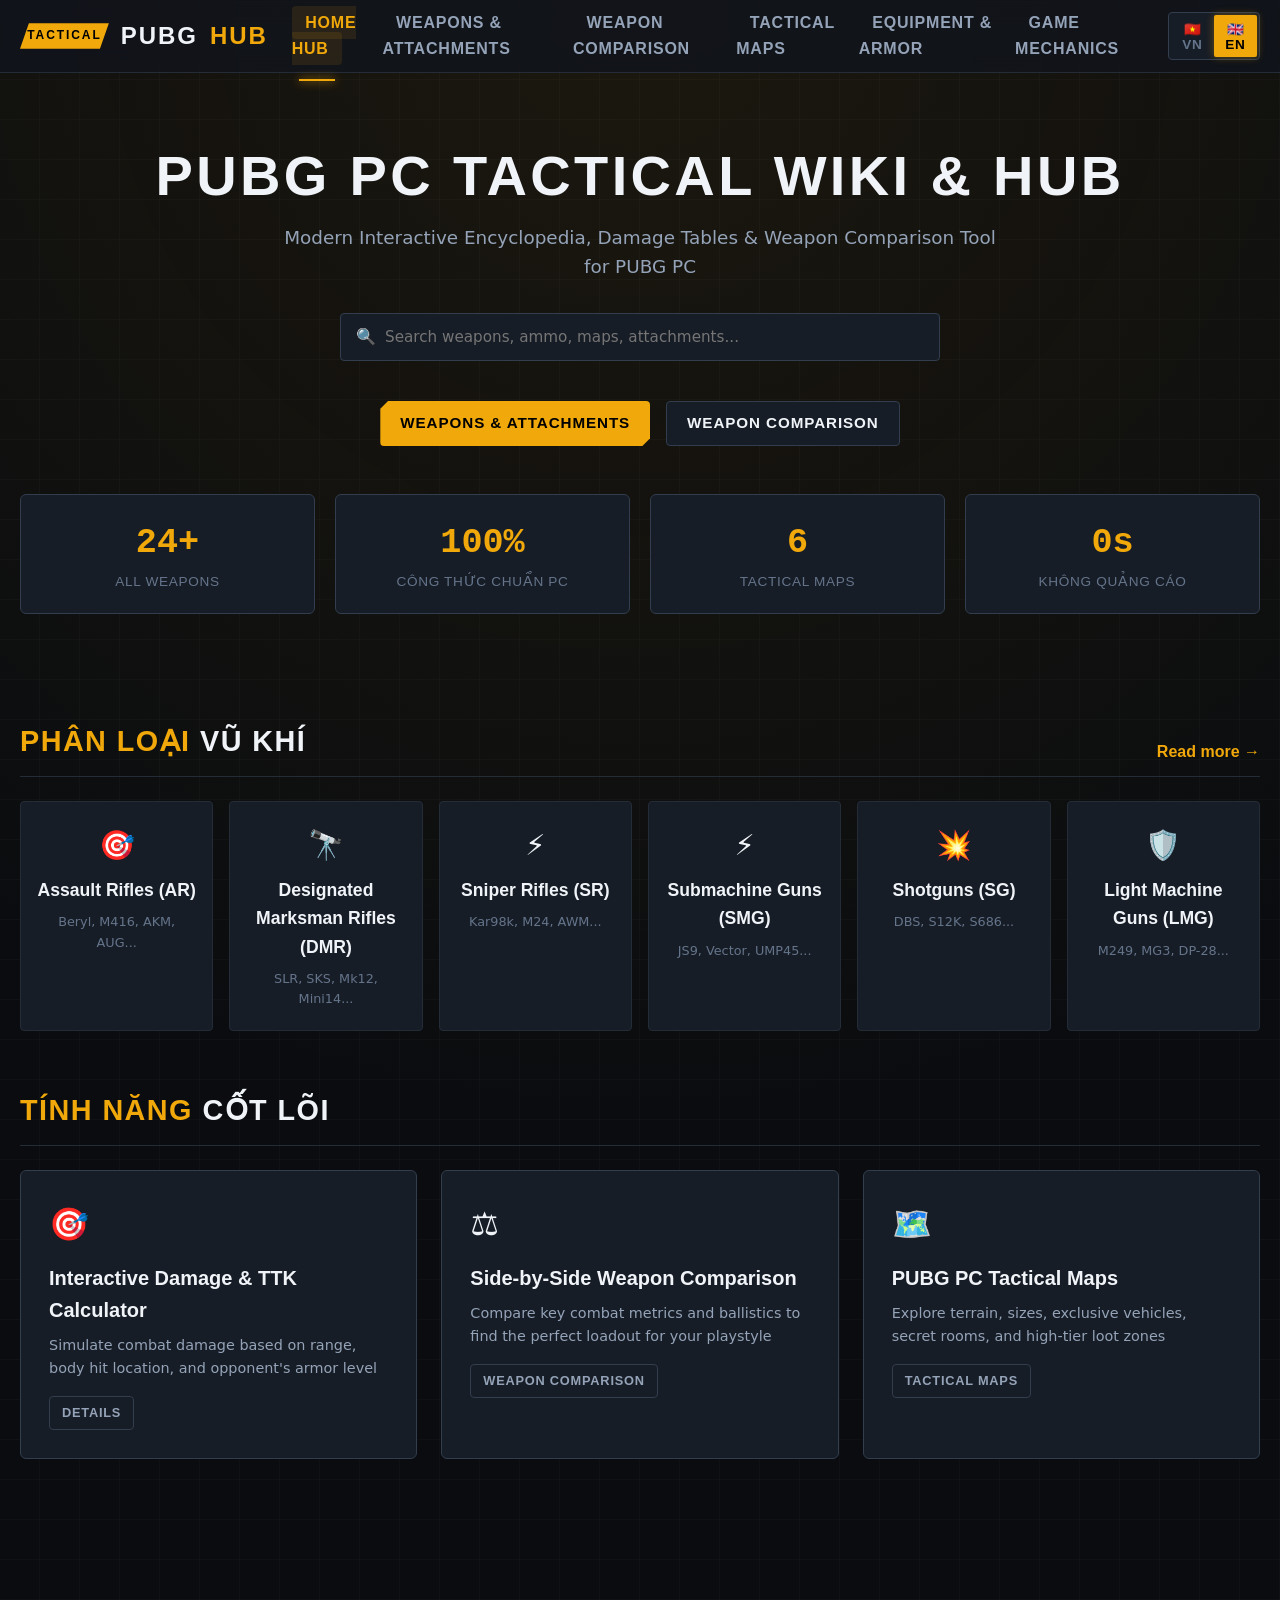
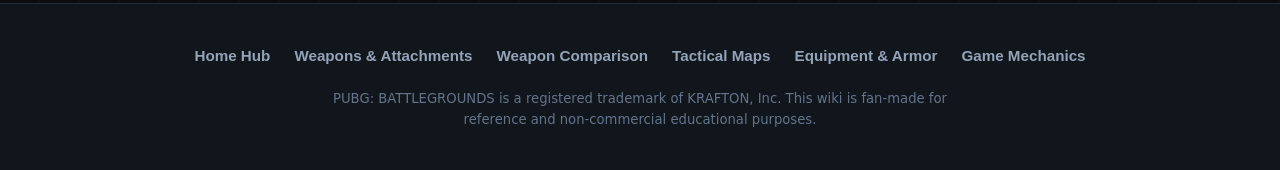
==== index.html @ 8c7a75e5 "perf: eliminate CSS @import waterfall, add font preconnect, parallel fetch, search debounce, and CLS" ====
<!DOCTYPE html>
<html lang="vi">
<head>
  <meta charset="UTF-8" />
  <meta name="viewport" content="width=device-width, initial-scale=1.0" />
  <title>PUBG PC Tactical Wiki & Hub</title>
  <meta name="description" content="Bách khoa toàn thư tương tác, bảng tính sát thương & TTK qua từng cấp giáp, công cụ so sánh súng chuẩn PUBG PC." />
  <meta name="keywords" content="PUBG PC wiki, PUBG vũ khí, bảng sát thương PUBG, PUBG TTK calculator, so sánh súng PUBG, thông số súng PUBG PC, PUBG ballistics, PUBG maps" />
  <meta name="author" content="methanol-dev" />
  <meta name="robots" content="index, follow" />
  <link rel="canonical" href="https://methanol-dev.github.io/pubg-pc-wiki/" />
  <link rel="icon" type="image/svg+xml" href="assets/favicon.svg" />

  <!-- Open Graph / Facebook -->
  <meta property="og:type" content="website" />
  <meta property="og:url" content="https://methanol-dev.github.io/pubg-pc-wiki/" />
  <meta property="og:title" content="PUBG PC Tactical Wiki & Interactive Hub" />
  <meta property="og:description" content="Bách khoa toàn thư tương tác, bảng tính sát thương & TTK qua từng cấp giáp, công cụ so sánh súng chuẩn PUBG PC." />
  <meta property="og:site_name" content="PUBG PC Tactical Wiki" />
  <meta property="og:locale" content="vi_VN" />
  <meta property="og:locale:alternate" content="en_US" />

  <!-- Twitter Card -->
  <meta name="twitter:card" content="summary_large_image" />
  <meta name="twitter:title" content="PUBG PC Tactical Wiki & Interactive Hub" />
  <meta name="twitter:description" content="Bách khoa toàn thư tương tác, bảng tính sát thương & TTK qua từng cấp giáp, công cụ so sánh súng chuẩn PUBG PC." />

  <!-- Schema.org JSON-LD for AI Search (GEO) -->
  <script type="application/ld+json">
  {
    "@context": "https://schema.org",
    "@graph": [
      {
        "@type": "WebSite",
        "@id": "https://methanol-dev.github.io/pubg-pc-wiki/#website",
        "url": "https://methanol-dev.github.io/pubg-pc-wiki/",
        "name": "PUBG PC Tactical Wiki & Interactive Hub",
        "description": "Modern Interactive Encyclopedia, Damage Tables & Weapon Comparison Tool for PUBG PC",
        "inLanguage": ["vi", "en"],
        "potentialAction": {
          "@type": "SearchAction",
          "target": "https://methanol-dev.github.io/pubg-pc-wiki/weapons.html?q={search_term_string}",
          "query-input": "required name=search_term_string"
        }
      },
      {
        "@type": "VideoGame",
        "name": "PUBG: BATTLEGROUNDS (PC)",
        "genre": ["Battle Royale", "Tactical Shooter"],
        "gamePlatform": "PC",
        "publisher": {
          "@type": "Organization",
          "name": "KRAFTON, Inc."
        }
      }
    ]
  }
  </script>

  <meta http-equiv="Content-Security-Policy" content="default-src 'self'; style-src 'self' 'unsafe-inline' https://fonts.googleapis.com; font-src 'self' https://fonts.gstatic.com data:; img-src 'self' data: https:; script-src 'self' 'unsafe-inline'; connect-src 'self'; object-src 'none'; base-uri 'self';" />
  <meta http-equiv="X-Content-Type-Options" content="nosniff" />
  <meta name="referrer" content="strict-origin-when-cross-origin" />
  <link rel="preconnect" href="https://fonts.googleapis.com" />
  <link rel="preconnect" href="https://fonts.gstatic.com" crossorigin />
  <link href="https://fonts.googleapis.com/css2?family=Chakra+Petch:wght@500;600;700&family=Inter:wght@400;500;600;700&family=JetBrains+Mono:wght@500;700&family=Rajdhani:wght@500;600;700&display=swap" rel="stylesheet" />

  <link rel="prefetch" href="data/weapons.json" as="fetch" crossorigin="anonymous" />
  <link rel="prefetch" href="weapons.html" />

  <link rel="stylesheet" href="css/main.css" />
  <link rel="stylesheet" href="css/components.css" />
  <link rel="stylesheet" href="css/weapons.css" />
  <style>
    /* Home Hero & Feature Grid Styles */
    .hero-section {
      padding: 4.5rem 0 3.5rem;
      text-align: center;
      position: relative;
    }
    .hero-title {
      font-family: var(--font-display);
      font-size: 3.5rem;
      font-weight: 800;
      letter-spacing: 0.06em;
      text-transform: uppercase;
      line-height: 1.1;
      margin-bottom: 1rem;
    }
    .hero-title span {
      color: var(--pubg-gold);
      text-shadow: 0 0 20px var(--pubg-gold-glow);
    }
    .hero-subtitle {
      font-size: 1.15rem;
      color: var(--text-secondary);
      max-width: 720px;
      margin: 0 auto 2rem;
    }
    .hero-search-wrap {
      max-width: 600px;
      margin: 0 auto 2.5rem;
    }
    .hero-stats-row {
      display: grid;
      grid-template-columns: repeat(4, 1fr);
      gap: 1.25rem;
      margin: 3rem 0;
    }
    @media (max-width: 768px) {
      .hero-title { font-size: 2.2rem; }
      .hero-stats-row { grid-template-columns: repeat(2, 1fr); }
    }
    .hero-stat-card {
      background: var(--bg-surface);
      border: 1px solid var(--border-tactical);
      border-radius: var(--radius-md);
      padding: 1.25rem;
      text-align: center;
    }
    .hero-stat-num {
      font-family: var(--font-mono);
      font-size: 2.2rem;
      font-weight: 700;
      color: var(--pubg-gold);
    }
    .hero-stat-label {
      font-family: var(--font-display);
      font-size: 0.85rem;
      text-transform: uppercase;
      color: var(--text-muted);
      letter-spacing: 0.05em;
    }
    .section-title-wrap {
      display: flex;
      justify-content: space-between;
      align-items: flex-end;
      margin-bottom: 1.5rem;
      border-bottom: 1px solid var(--border-subtle);
      padding-bottom: 0.75rem;
    }
    .section-title {
      font-family: var(--font-display);
      font-size: 1.8rem;
      font-weight: 700;
      text-transform: uppercase;
      letter-spacing: 0.05em;
      color: var(--text-primary);
    }
    .section-title span {
      color: var(--pubg-gold);
    }
    .cat-quick-grid {
      display: grid;
      grid-template-columns: repeat(auto-fit, minmax(180px, 1fr));
      gap: 1rem;
      margin-bottom: 3.5rem;
    }
    .cat-quick-card {
      background: var(--bg-surface);
      border: 1px solid var(--border-subtle);
      border-radius: var(--radius-sm);
      padding: 1.25rem 1rem;
      text-align: center;
      transition: var(--transition-fast);
      display: flex;
      flex-direction: column;
      align-items: center;
      gap: 0.5rem;
    }
    .cat-quick-card:hover {
      border-color: var(--pubg-gold);
      background: var(--bg-surface-elevated);
      transform: translateY(-3px);
      box-shadow: 0 8px 16px rgba(0, 0, 0, 0.4);
    }
    .cat-quick-name {
      font-family: var(--font-display);
      font-weight: 700;
      font-size: 1.1rem;
      color: var(--text-primary);
    }
    .features-grid {
      display: grid;
      grid-template-columns: repeat(auto-fit, minmax(280px, 1fr));
      gap: 1.5rem;
      margin-bottom: 4rem;
    }
    .feature-card {
      background: var(--bg-surface);
      border: 1px solid var(--border-tactical);
      border-radius: var(--radius-md);
      padding: 1.75rem;
      transition: var(--transition-fast);
    }
    .feature-card:hover {
      border-color: var(--border-gold);
      transform: translateY(-3px);
    }
    .feature-icon {
      font-size: 2rem;
      margin-bottom: 0.75rem;
    }
    .feature-name {
      font-family: var(--font-display);
      font-size: 1.25rem;
      font-weight: 700;
      color: var(--text-primary);
      margin-bottom: 0.5rem;
    }
    .feature-desc {
      font-size: 0.9rem;
      color: var(--text-secondary);
      line-height: 1.6;
    }
  </style>
</head>
<body>
  <!-- Header -->
  <header class="tactical-header">
    <div class="container header-inner">
      <a href="index.html" class="brand-logo">
        <span class="brand-badge">TACTICAL</span>
        PUBG <span class="brand-accent">HUB</span>
      </a>

      <nav>
        <ul class="nav-menu">
          <li><a href="index.html" class="nav-link active" data-i18n="nav.home">Trang Chủ</a></li>
          <li><a href="weapons.html" class="nav-link" data-i18n="nav.weapons">Vũ Khí</a></li>
          <li><a href="compare.html" class="nav-link" data-i18n="nav.compare">So Sánh</a></li>
          <li><a href="maps.html" class="nav-link" data-i18n="nav.maps">Bản Đồ</a></li>
          <li><a href="equipment.html" class="nav-link" data-i18n="nav.equipment">Trang Bị</a></li>
          <li><a href="mechanics.html" class="nav-link" data-i18n="nav.mechanics">Cơ Chế</a></li>
        </ul>
      </nav>

      <div class="header-actions">
        <!-- Language Switcher -->
        <div class="lang-switcher">
          <button class="lang-btn active" data-lang="vi" title="Tiếng Việt">
            🇻🇳 VN
          </button>
          <button class="lang-btn" data-lang="en" title="English">
            🇬🇧 EN
          </button>
        </div>

        <!-- Mobile Toggle -->
        <button class="mobile-toggle" id="mobileMenuToggle" aria-label="Menu">
          <span></span>
          <span></span>
          <span></span>
        </button>
      </div>
    </div>
  </header>

  <!-- Mobile Drawer -->
  <div class="mobile-drawer" id="mobileDrawer">
    <a href="index.html" class="nav-link active" data-i18n="nav.home">Trang Chủ</a>
    <a href="weapons.html" class="nav-link" data-i18n="nav.weapons">Vũ Khí & Phụ Kiện</a>
    <a href="compare.html" class="nav-link" data-i18n="nav.compare">So Sánh Vũ Khí</a>
    <a href="maps.html" class="nav-link" data-i18n="nav.maps">Bản Đồ Chiến Thuật</a>
    <a href="equipment.html" class="nav-link" data-i18n="nav.equipment">Trang Bị & Giáp</a>
    <a href="mechanics.html" class="nav-link" data-i18n="nav.mechanics">Cơ Chế Game</a>
  </div>

  <!-- Main Content -->
  <main class="container">
    <!-- Hero Section -->
    <section class="hero-section">
      <h1 class="hero-title" data-i18n="site.title">
        PUBG PC <span>TACTICAL WIKI</span>
      </h1>
      <p class="hero-subtitle" data-i18n="site.tagline">
        Bách khoa toàn thư tương tác, bảng sát thương & công cụ so sánh vũ khí chuẩn PUBG PC
      </p>

      <div class="hero-search-wrap">
        <form action="weapons.html" method="GET" class="search-box-wrap">
          <span class="search-icon">🔍</span>
          <input 
            type="text" 
            name="q" 
            id="globalSearchInput"
            class="search-input" 
            data-i18n-placeholder="common.search_placeholder" 
            placeholder="Tìm kiếm súng, đạn, bản đồ, phụ kiện..." 
          />
        </form>
      </div>

      <div style="display: flex; gap: 1rem; justify-content: center;">
        <a href="weapons.html" class="btn btn-primary" data-i18n="nav.weapons">
          ⚔️ Tra Cứu Vũ Khí
        </a>
        <a href="compare.html" class="btn btn-secondary" data-i18n="nav.compare">
          ⚖️ So Sánh Súng
        </a>
      </div>

      <!-- Quick Numbers -->
      <div class="hero-stats-row">
        <div class="hero-stat-card">
          <div class="hero-stat-num">24+</div>
          <div class="hero-stat-label" data-i18n="categories.all">Vũ khí chi tiết</div>
        </div>
        <div class="hero-stat-card">
          <div class="hero-stat-num">100%</div>
          <div class="hero-stat-label">Công thức chuẩn PC</div>
        </div>
        <div class="hero-stat-card">
          <div class="hero-stat-num">6</div>
          <div class="hero-stat-label" data-i18n="nav.maps">Bản đồ chiến thuật</div>
        </div>
        <div class="hero-stat-card">
          <div class="hero-stat-num">0s</div>
          <div class="hero-stat-label">Không quảng cáo</div>
        </div>
      </div>
    </section>

    <!-- Quick Weapon Classes -->
    <section>
      <div class="section-title-wrap">
        <h2 class="section-title">
          <span>PHÂN LOẠI</span> VŨ KHÍ
        </h2>
        <a href="weapons.html" style="color: var(--pubg-gold); font-family: var(--font-display); font-weight: 700;">
          <span data-i18n="common.read_more">Xem tất cả</span> &rarr;
        </a>
      </div>

      <div class="cat-quick-grid">
        <a href="weapons.html?cat=ar" class="cat-quick-card">
          <span style="font-size: 1.8rem;">🎯</span>
          <span class="cat-quick-name" data-i18n="categories.ar">Súng trường (AR)</span>
          <span style="font-size: 0.8rem; color: var(--text-muted);">Beryl, M416, AKM, AUG...</span>
        </a>
        <a href="weapons.html?cat=dmr" class="cat-quick-card">
          <span style="font-size: 1.8rem;">🔭</span>
          <span class="cat-quick-name" data-i18n="categories.dmr">Thiện xạ (DMR)</span>
          <span style="font-size: 0.8rem; color: var(--text-muted);">SLR, SKS, Mk12, Mini14...</span>
        </a>
        <a href="weapons.html?cat=sr" class="cat-quick-card">
          <span style="font-size: 1.8rem;">⚡</span>
          <span class="cat-quick-name" data-i18n="categories.sr">Bắn tỉa (SR)</span>
          <span style="font-size: 0.8rem; color: var(--text-muted);">Kar98k, M24, AWM...</span>
        </a>
        <a href="weapons.html?cat=smg" class="cat-quick-card">
          <span style="font-size: 1.8rem;">⚡</span>
          <span class="cat-quick-name" data-i18n="categories.smg">Tiểu liên (SMG)</span>
          <span style="font-size: 0.8rem; color: var(--text-muted);">JS9, Vector, UMP45...</span>
        </a>
        <a href="weapons.html?cat=sg" class="cat-quick-card">
          <span style="font-size: 1.8rem;">💥</span>
          <span class="cat-quick-name" data-i18n="categories.sg">Shotgun (SG)</span>
          <span style="font-size: 0.8rem; color: var(--text-muted);">DBS, S12K, S686...</span>
        </a>
        <a href="weapons.html?cat=lmg" class="cat-quick-card">
          <span style="font-size: 1.8rem;">🛡️</span>
          <span class="cat-quick-name" data-i18n="categories.lmg">Súng máy (LMG)</span>
          <span style="font-size: 0.8rem; color: var(--text-muted);">M249, MG3, DP-28...</span>
        </a>
      </div>
    </section>

    <!-- Key Interactive Features -->
    <section>
      <div class="section-title-wrap">
        <h2 class="section-title">
          <span>TÍNH NĂNG</span> CỐT LÕI
        </h2>
      </div>

      <div class="features-grid">
        <div class="feature-card">
          <div class="feature-icon">🎯</div>
          <h3 class="feature-name" data-i18n="calculator.title">Bảng tính TTK & Sát thương</h3>
          <p class="feature-desc" data-i18n="calculator.subtitle">
            Mô phỏng sát thương thực chiến theo cự ly, vị trí trúng đạn và cấp giáp đối thủ
          </p>
          <a href="weapons.html" class="btn btn-outline btn-sm" style="margin-top: 1rem;" data-i18n="common.details">
            Thử nghiệm ngay
          </a>
        </div>

        <div class="feature-card">
          <div class="feature-icon">⚖️</div>
          <h3 class="feature-name" data-i18n="compare.title">So sánh súng trực diện</h3>
          <p class="feature-desc" data-i18n="compare.subtitle">
            Đặt các khẩu súng lên bàn cân để chọn vũ khí tối ưu cho lối chơi của bạn
          </p>
          <a href="compare.html" class="btn btn-outline btn-sm" style="margin-top: 1rem;" data-i18n="nav.compare">
            Vào công cụ so sánh
          </a>
        </div>

        <div class="feature-card">
          <div class="feature-icon">🗺️</div>
          <h3 class="feature-name" data-i18n="maps_page.title">Bản đồ chiến thuật</h3>
          <p class="feature-desc" data-i18n="maps_page.subtitle">
            Khám phá địa hình, kích thước, cơ chế đặc trưng và vị trí chiến lược
          </p>
          <a href="maps.html" class="btn btn-outline btn-sm" style="margin-top: 1rem;" data-i18n="nav.maps">
            Xem bản đồ
          </a>
        </div>
      </div>
    </section>
  </main>

  <!-- Footer -->
  <footer class="tactical-footer">
    <div class="container footer-inner">
      <ul class="footer-links">
        <li><a href="index.html" data-i18n="nav.home">Trang Chủ</a></li>
        <li><a href="weapons.html" data-i18n="nav.weapons">Vũ Khí</a></li>
        <li><a href="compare.html" data-i18n="nav.compare">So Sánh</a></li>
        <li><a href="maps.html" data-i18n="nav.maps">Bản Đồ</a></li>
        <li><a href="equipment.html" data-i18n="nav.equipment">Trang Bị</a></li>
        <li><a href="mechanics.html" data-i18n="nav.mechanics">Cơ Chế</a></li>
      </ul>
      <p class="footer-disclaimer" data-i18n="site.footer_text">
        PUBG: BATTLEGROUNDS là thương hiệu đã đăng ký của KRAFTON, Inc. Trang web này được xây dựng bởi cộng đồng vì mục đích tham khảo và phi thương mại.
      </p>
    </div>
  </footer>

  <!-- Scripts -->
  <script src="js/i18n.js"></script>
  <script src="js/data-loader.js"></script>
  <script src="js/damage-calculator.js"></script>
  <script src="js/main.js"></script>
</body>
</html>
---- css/main.css ----
/* ==========================================================================
   PUBG PC TACTICAL WIKI - MAIN STYLESHEET
   Tactical Military Dark HUD Design System
   ========================================================================== */
/* Fonts are preconnected and loaded asynchronously in HTML head */

:root {
  /* Brand Tactical Colors */
  --pubg-gold: #f1a80a;
  --pubg-gold-hover: #ffbe26;
  --pubg-gold-glow: rgba(241, 168, 10, 0.35);
  --airdrop-red: #e03e3e;
  --airdrop-glow: rgba(224, 62, 62, 0.4);
  --bluezone-cyan: #00d2ff;
  --bluezone-glow: rgba(0, 210, 255, 0.3);

  /* Dark Theme Surfaces */
  --bg-primary: #0a0c0f;
  --bg-secondary: #11151c;
  --bg-surface: #171d26;
  --bg-surface-elevated: #1f2733;
  --bg-glass: rgba(17, 21, 28, 0.85);

  /* Borders & Dividers */
  --border-subtle: #242c38;
  --border-tactical: #323d4e;
  --border-gold: rgba(241, 168, 10, 0.6);

  /* Text & Typography */
  --text-primary: #f0f4f8;
  --text-secondary: #94a3b8;
  --text-muted: #64748b;
  --text-gold: #f1a80a;

  /* Ammo Colors */
  --ammo-556: #38b000;
  --ammo-762: #ea580c;
  --ammo-9mm: #eab308;
  --ammo-45acp: #0284c7;
  --ammo-12g: #dc2626;
  --ammo-300m: #9333ea;

  /* Fonts */
  --font-display: 'Rajdhani', 'Chakra Petch', sans-serif;
  --font-body: 'Inter', system-ui, -apple-system, sans-serif;
  --font-mono: 'JetBrains Mono', monospace;

  /* Transitions & Radii */
  --transition-fast: 0.15s ease;
  --transition-normal: 0.25s cubic-bezier(0.16, 1, 0.3, 1);
  --radius-sm: 4px;
  --radius-md: 6px;
  --radius-lg: 10px;

  /* Container Max Width */
  --max-width: 1280px;
}

/* --------------------------------------------------------------------------
   Reset & Base Styles
   -------------------------------------------------------------------------- */
*, *::before, *::after {
  box-sizing: border-box;
  margin: 0;
  padding: 0;
}

html {
  font-size: 16px;
  scroll-behavior: smooth;
  background-color: var(--bg-primary);
  color: var(--text-primary);
}

body {
  font-family: var(--font-body);
  line-height: 1.6;
  min-height: 100vh;
  display: flex;
  flex-direction: column;
  background-color: var(--bg-primary);
  background-image: 
    radial-gradient(circle at 50% 0%, rgba(241, 168, 10, 0.08) 0%, transparent 60%),
    linear-gradient(rgba(255, 255, 255, 0.02) 1px, transparent 1px),
    linear-gradient(90deg, rgba(255, 255, 255, 0.02) 1px, transparent 1px);
  background-size: 100% 100%, 40px 40px, 40px 40px;
  background-position: 0 0, -1px -1px, -1px -1px;
}

a {
  color: inherit;
  text-decoration: none;
}

img, svg {
  display: block;
  max-width: 100%;
}

button, input, select {
  font-family: inherit;
  color: inherit;
  border: none;
  outline: none;
  background: transparent;
}

/* --------------------------------------------------------------------------
   Layout & Container
   -------------------------------------------------------------------------- */
.container {
  width: 100%;
  max-width: var(--max-width);
  margin: 0 auto;
  padding: 0 1.25rem;
}

main {
  flex: 1;
}

/* --------------------------------------------------------------------------
   Header & Tactical Navbar
   -------------------------------------------------------------------------- */
.tactical-header {
  position: sticky;
  top: 0;
  z-index: 1000;
  background: var(--bg-glass);
  backdrop-filter: blur(12px);
  -webkit-backdrop-filter: blur(12px);
  border-bottom: 1px solid var(--border-subtle);
}

.header-inner {
  display: flex;
  align-items: center;
  justify-content: space-between;
  height: 72px;
  gap: 1.5rem;
}

.brand-logo {
  display: flex;
  align-items: center;
  gap: 0.75rem;
  font-family: var(--font-display);
  font-size: 1.5rem;
  font-weight: 700;
  letter-spacing: 0.08em;
  text-transform: uppercase;
  color: var(--text-primary);
  transition: var(--transition-fast);
}

.brand-logo:hover {
  text-shadow: 0 0 16px var(--pubg-gold-glow);
}

.brand-badge {
  background: var(--pubg-gold);
  color: #000;
  font-size: 0.75rem;
  font-weight: 800;
  padding: 0.2rem 0.45rem;
  clip-path: polygon(10% 0, 100% 0, 90% 100%, 0 100%);
}

.brand-accent {
  color: var(--pubg-gold);
}

.nav-menu {
  display: flex;
  align-items: center;
  gap: 0.5rem;
  list-style: none;
}

.nav-link {
  font-family: var(--font-display);
  font-size: 1rem;
  font-weight: 600;
  letter-spacing: 0.05em;
  text-transform: uppercase;
  color: var(--text-secondary);
  padding: 0.5rem 0.85rem;
  border-radius: var(--radius-sm);
  transition: var(--transition-fast);
  position: relative;
}

.nav-link:hover {
  color: var(--text-primary);
  background: rgba(255, 255, 255, 0.05);
}

.nav-link.active {
  color: var(--pubg-gold);
  background: rgba(241, 168, 10, 0.1);
}

.nav-link.active::after {
  content: '';
  position: absolute;
  bottom: -16px;
  left: 15%;
  right: 15%;
  height: 2px;
  background: var(--pubg-gold);
  box-shadow: 0 0 10px var(--pubg-gold);
}

.header-actions {
  display: flex;
  align-items: center;
  gap: 0.75rem;
}

/* Language Switcher */
.lang-switcher {
  display: flex;
  align-items: center;
  background: var(--bg-surface);
  border: 1px solid var(--border-tactical);
  border-radius: var(--radius-sm);
  padding: 2px;
}

.lang-btn {
  font-family: var(--font-display);
  font-weight: 700;
  font-size: 0.85rem;
  letter-spacing: 0.05em;
  padding: 0.35rem 0.65rem;
  color: var(--text-muted);
  border-radius: 2px;
  cursor: pointer;
  display: flex;
  align-items: center;
  gap: 0.35rem;
  transition: var(--transition-fast);
}

.lang-btn:hover {
  color: var(--text-primary);
}

.lang-btn.active {
  background: var(--pubg-gold);
  color: #000;
  box-shadow: 0 0 8px var(--pubg-gold-glow);
}

/* Mobile Hamburger Toggle */
.mobile-toggle {
  display: none;
  flex-direction: column;
  gap: 5px;
  cursor: pointer;
  padding: 6px;
  border-radius: var(--radius-sm);
  background: var(--bg-surface);
  border: 1px solid var(--border-tactical);
}

.mobile-toggle span {
  display: block;
  width: 22px;
  height: 2px;
  background: var(--text-primary);
  transition: var(--transition-fast);
}

/* Mobile Drawer */
.mobile-drawer {
  position: fixed;
  top: 72px;
  left: 0;
  right: 0;
  bottom: 0;
  background: rgba(10, 12, 15, 0.98);
  backdrop-filter: blur(16px);
  z-index: 999;
  display: flex;
  flex-direction: column;
  padding: 1.5rem;
  gap: 1rem;
  transform: translateY(-100%);
  opacity: 0;
  pointer-events: none;
  transition: transform 0.3s ease, opacity 0.3s ease;
}

.mobile-drawer.open {
  transform: translateY(0);
  opacity: 1;
  pointer-events: auto;
}

.mobile-drawer .nav-link {
  font-size: 1.25rem;
  padding: 0.85rem 1rem;
  border-bottom: 1px solid var(--border-subtle);
}

/* --------------------------------------------------------------------------
   Footer
   -------------------------------------------------------------------------- */
.tactical-footer {
  margin-top: 5rem;
  border-top: 1px solid var(--border-subtle);
  background: var(--bg-secondary);
  padding: 2.5rem 0;
}

.footer-inner {
  display: flex;
  flex-direction: column;
  gap: 1.25rem;
  align-items: center;
  text-align: center;
}

.footer-links {
  display: flex;
  flex-wrap: wrap;
  gap: 1.5rem;
  list-style: none;
  font-family: var(--font-display);
  font-size: 0.95rem;
  font-weight: 600;
  color: var(--text-secondary);
}

.footer-links a:hover {
  color: var(--pubg-gold);
}

.footer-disclaimer {
  font-size: 0.825rem;
  color: var(--text-muted);
  max-width: 680px;
}

/* --------------------------------------------------------------------------
   Responsive Breakpoints
   -------------------------------------------------------------------------- */
@media (max-width: 900px) {
  .nav-menu {
    display: none;
  }
  .mobile-toggle {
    display: flex;
  }
}
---- css/components.css ----
/* ==========================================================================
   PUBG PC TACTICAL WIKI - COMPONENTS STYLESHEET
   Reusable Tactical HUD UI Elements
   ========================================================================== */

/* --------------------------------------------------------------------------
   Buttons
   -------------------------------------------------------------------------- */
.btn {
  display: inline-flex;
  align-items: center;
  justify-content: center;
  gap: 0.5rem;
  font-family: var(--font-display);
  font-size: 0.95rem;
  font-weight: 700;
  text-transform: uppercase;
  letter-spacing: 0.06em;
  padding: 0.6rem 1.25rem;
  border-radius: var(--radius-sm);
  cursor: pointer;
  transition: var(--transition-normal);
  user-select: none;
  position: relative;
  overflow: hidden;
}

.btn-primary {
  background: var(--pubg-gold);
  color: #000;
  clip-path: polygon(8px 0, 100% 0, 100% calc(100% - 8px), calc(100% - 8px) 100%, 0 100%, 0 8px);
}

.btn-primary:hover {
  background: var(--pubg-gold-hover);
  box-shadow: 0 0 16px var(--pubg-gold-glow);
  transform: translateY(-1px);
}

.btn-secondary {
  background: var(--bg-surface);
  color: var(--text-primary);
  border: 1px solid var(--border-tactical);
}

.btn-secondary:hover {
  background: var(--bg-surface-elevated);
  border-color: var(--border-gold);
  color: var(--pubg-gold);
}

.btn-outline {
  border: 1px solid var(--border-tactical);
  color: var(--text-secondary);
}

.btn-outline:hover {
  border-color: var(--pubg-gold);
  color: var(--text-primary);
  background: rgba(241, 168, 10, 0.08);
}

.btn-sm {
  padding: 0.35rem 0.75rem;
  font-size: 0.8rem;
}

/* --------------------------------------------------------------------------
   Ammo & Spawn Badges
   -------------------------------------------------------------------------- */
.badge {
  display: inline-flex;
  align-items: center;
  gap: 0.35rem;
  font-family: var(--font-display);
  font-size: 0.75rem;
  font-weight: 700;
  letter-spacing: 0.05em;
  text-transform: uppercase;
  padding: 0.2rem 0.55rem;
  border-radius: var(--radius-sm);
}

.badge-ammo-556 {
  background: rgba(56, 176, 0, 0.15);
  color: #55e616;
  border: 1px solid rgba(56, 176, 0, 0.4);
}

.badge-ammo-762 {
  background: rgba(234, 88, 12, 0.15);
  color: #fb923c;
  border: 1px solid rgba(234, 88, 12, 0.4);
}

.badge-ammo-9mm {
  background: rgba(234, 179, 8, 0.15);
  color: #fde047;
  border: 1px solid rgba(234, 179, 8, 0.4);
}

.badge-ammo-45acp {
  background: rgba(2, 132, 199, 0.15);
  color: #38bdf8;
  border: 1px solid rgba(2, 132, 199, 0.4);
}

.badge-ammo-12g {
  background: rgba(220, 38, 38, 0.15);
  color: #f87171;
  border: 1px solid rgba(220, 38, 38, 0.4);
}

.badge-ammo-300m {
  background: rgba(147, 51, 234, 0.15);
  color: #c084fc;
  border: 1px solid rgba(147, 51, 234, 0.4);
}

.badge-airdrop {
  background: rgba(224, 62, 62, 0.2);
  color: #ff6b6b;
  border: 1px solid var(--airdrop-red);
  box-shadow: 0 0 10px var(--airdrop-glow);
  animation: pulse-airdrop 2s infinite;
}

@keyframes pulse-airdrop {
  0%, 100% { box-shadow: 0 0 4px var(--airdrop-glow); }
  50% { box-shadow: 0 0 12px var(--airdrop-glow); }
}

.badge-world {
  background: rgba(100, 116, 139, 0.2);
  color: var(--text-secondary);
  border: 1px solid var(--border-tactical);
}

.badge-class {
  background: var(--bg-surface-elevated);
  color: var(--text-secondary);
  border: 1px solid var(--border-tactical);
}

/* --------------------------------------------------------------------------
   Search Bar Component
   -------------------------------------------------------------------------- */
.search-box-wrap {
  position: relative;
  display: flex;
  align-items: center;
  width: 100%;
}

.search-icon {
  position: absolute;
  left: 1rem;
  color: var(--text-muted);
  pointer-events: none;
}

.search-input {
  width: 100%;
  background: var(--bg-surface);
  border: 1px solid var(--border-tactical);
  border-radius: var(--radius-sm);
  padding: 0.85rem 1rem 0.85rem 2.75rem;
  font-size: 0.95rem;
  color: var(--text-primary);
  transition: var(--transition-fast);
}

.search-input:focus {
  border-color: var(--pubg-gold);
  box-shadow: 0 0 12px var(--pubg-gold-glow);
  background: var(--bg-surface-elevated);
}

/* --------------------------------------------------------------------------
   Filter Tabs & Pills
   -------------------------------------------------------------------------- */
.filter-tabs {
  display: flex;
  flex-wrap: wrap;
  gap: 0.5rem;
  margin: 1.5rem 0;
}

.filter-pill {
  font-family: var(--font-display);
  font-size: 0.9rem;
  font-weight: 600;
  text-transform: uppercase;
  letter-spacing: 0.05em;
  padding: 0.5rem 1rem;
  background: var(--bg-surface);
  border: 1px solid var(--border-tactical);
  border-radius: var(--radius-sm);
  color: var(--text-secondary);
  cursor: pointer;
  transition: var(--transition-fast);
}

.filter-pill:hover {
  background: var(--bg-surface-elevated);
  color: var(--text-primary);
  border-color: var(--border-subtle);
}

.filter-pill.active {
  background: var(--pubg-gold);
  color: #000;
  font-weight: 700;
  border-color: var(--pubg-gold);
  box-shadow: 0 0 12px var(--pubg-gold-glow);
}

/* --------------------------------------------------------------------------
   Stat Progress Bar
   -------------------------------------------------------------------------- */
.stat-item {
  margin-bottom: 0.65rem;
}

.stat-header {
  display: flex;
  justify-content: space-between;
  font-family: var(--font-display);
  font-size: 0.85rem;
  letter-spacing: 0.05em;
  color: var(--text-secondary);
  margin-bottom: 0.25rem;
}

.stat-value {
  font-family: var(--font-mono);
  font-weight: 700;
  color: var(--text-primary);
}

.stat-bar-track {
  height: 6px;
  background: var(--bg-surface-elevated);
  border-radius: 3px;
  overflow: hidden;
}

.stat-bar-fill {
  height: 100%;
  background: var(--pubg-gold);
  border-radius: 3px;
  transition: width 0.4s ease;
}

.stat-bar-fill.fill-red {
  background: var(--airdrop-red);
}

.stat-bar-fill.fill-blue {
  background: var(--bluezone-cyan);
}

/* --------------------------------------------------------------------------
   Modal Component
   -------------------------------------------------------------------------- */
.modal-overlay {
  position: fixed;
  inset: 0;
  background: rgba(5, 7, 10, 0.85);
  backdrop-filter: blur(8px);
  -webkit-backdrop-filter: blur(8px);
  z-index: 2000;
  display: flex;
  align-items: center;
  justify-content: center;
  padding: 1.5rem;
  opacity: 0;
  pointer-events: none;
  transition: opacity var(--transition-normal);
}

.modal-overlay.open {
  opacity: 1;
  pointer-events: auto;
}

.modal-dialog {
  background: var(--bg-secondary);
  border: 1px solid var(--border-tactical);
  border-radius: var(--radius-md);
  width: 100%;
  max-width: 900px;
  max-height: 90vh;
  overflow-y: auto;
  box-shadow: 0 20px 40px rgba(0, 0, 0, 0.7), 0 0 25px rgba(241, 168, 10, 0.15);
  transform: scale(0.95);
  transition: transform var(--transition-normal);
}

.modal-overlay.open .modal-dialog {
  transform: scale(1);
}

.modal-header {
  display: flex;
  align-items: center;
  justify-content: space-between;
  padding: 1.25rem 1.5rem;
  border-bottom: 1px solid var(--border-subtle);
  position: sticky;
  top: 0;
  background: var(--bg-secondary);
  z-index: 10;
}

.modal-title {
  font-family: var(--font-display);
  font-size: 1.5rem;
  font-weight: 700;
  letter-spacing: 0.05em;
  color: var(--text-primary);
  display: flex;
  align-items: center;
  gap: 0.75rem;
}

.modal-close {
  width: 36px;
  height: 36px;
  display: flex;
  align-items: center;
  justify-content: center;
  font-size: 1.5rem;
  color: var(--text-muted);
  cursor: pointer;
  border-radius: var(--radius-sm);
  transition: var(--transition-fast);
}

.modal-close:hover {
  background: var(--bg-surface-elevated);
  color: var(--pubg-gold);
}

.modal-body {
  padding: 1.5rem;
}

/* --------------------------------------------------------------------------
   Tactical Range Slider
   -------------------------------------------------------------------------- */
input[type="range"].tactical-slider {
  -webkit-appearance: none;
  appearance: none;
  width: 100%;
  height: 6px;
  background: var(--bg-surface-elevated);
  border-radius: 3px;
  outline: none;
}

input[type="range"].tactical-slider::-webkit-slider-thumb {
  -webkit-appearance: none;
  appearance: none;
  width: 18px;
  height: 18px;
  border-radius: 2px;
  background: var(--pubg-gold);
  cursor: pointer;
  box-shadow: 0 0 8px var(--pubg-gold-glow);
  transition: var(--transition-fast);
}

input[type="range"].tactical-slider::-webkit-slider-thumb:hover {
  transform: scale(1.15);
}
---- css/weapons.css ----
/* ==========================================================================
   PUBG PC TACTICAL WIKI - WEAPONS STYLESHEET
   Weapon Cards, Grid, Interactive Damage & TTK Calculator UI
   ========================================================================== */

/* --------------------------------------------------------------------------
   Weapons Grid & Control Bar
   -------------------------------------------------------------------------- */
.weapons-toolbar {
  display: flex;
  flex-direction: column;
  gap: 1rem;
  margin-bottom: 2rem;
}

.filter-row {
  display: flex;
  flex-wrap: wrap;
  align-items: center;
  justify-content: space-between;
  gap: 1rem;
}

.sort-select-wrap {
  display: flex;
  align-items: center;
  gap: 0.5rem;
  font-family: var(--font-display);
  font-size: 0.9rem;
  color: var(--text-secondary);
}

.sort-select {
  background: var(--bg-surface);
  border: 1px solid var(--border-tactical);
  color: var(--text-primary);
  padding: 0.45rem 0.85rem;
  border-radius: var(--radius-sm);
  font-family: var(--font-body);
  font-size: 0.85rem;
  cursor: pointer;
}

.sort-select:focus {
  border-color: var(--pubg-gold);
}

.weapons-grid {
  display: grid;
  grid-template-columns: repeat(auto-fill, minmax(320px, 1fr));
  gap: 1.5rem;
  min-height: 480px;
}

/* --------------------------------------------------------------------------
   Weapon Card
   -------------------------------------------------------------------------- */
.weapon-card {
  background: var(--bg-surface);
  border: 1px solid var(--border-subtle);
  border-radius: var(--radius-md);
  padding: 1.25rem;
  display: flex;
  flex-direction: column;
  justify-content: space-between;
  transition: var(--transition-normal);
  position: relative;
  overflow: hidden;
  content-visibility: auto;
  contain-intrinsic-size: 320px 360px;
}

.weapon-card::before {
  content: '';
  position: absolute;
  top: 0;
  left: 0;
  width: 100%;
  height: 2px;
  background: transparent;
  transition: var(--transition-fast);
}

.weapon-card:hover {
  border-color: var(--border-gold);
  transform: translateY(-4px);
  box-shadow: 0 12px 24px rgba(0, 0, 0, 0.5), 0 0 16px rgba(241, 168, 10, 0.12);
}

.weapon-card:hover::before {
  background: var(--pubg-gold);
}

.card-top {
  display: flex;
  align-items: flex-start;
  justify-content: space-between;
  gap: 0.5rem;
  margin-bottom: 0.75rem;
}

.weapon-name {
  font-family: var(--font-display);
  font-size: 1.35rem;
  font-weight: 700;
  letter-spacing: 0.04em;
  color: var(--text-primary);
}

.weapon-badges {
  display: flex;
  flex-wrap: wrap;
  gap: 0.35rem;
  justify-content: flex-end;
}

.weapon-preview {
  height: 110px;
  display: flex;
  align-items: center;
  justify-content: center;
  margin: 0.5rem 0 1rem;
  position: relative;
}

.weapon-img-placeholder {
  width: 100%;
  height: 100%;
  display: flex;
  align-items: center;
  justify-content: center;
  background: radial-gradient(circle, rgba(241, 168, 10, 0.05) 0%, transparent 70%);
  border: 1px dashed rgba(255, 255, 255, 0.08);
  border-radius: var(--radius-sm);
  color: var(--pubg-gold);
}

.weapon-preview svg {
  width: 80%;
  max-height: 80px;
  filter: drop-shadow(0 4px 10px rgba(0, 0, 0, 0.6));
  transition: transform var(--transition-normal);
}

.weapon-card:hover .weapon-preview svg {
  transform: scale(1.05);
}

.weapon-card-stats {
  background: var(--bg-primary);
  border-radius: var(--radius-sm);
  padding: 0.75rem;
  margin-bottom: 1rem;
}

.card-actions {
  display: flex;
  gap: 0.5rem;
}

.card-actions .btn {
  flex: 1;
}

/* --------------------------------------------------------------------------
   Weapon Detail Modal Layout
   -------------------------------------------------------------------------- */
.weapon-detail-grid {
  display: grid;
  grid-template-columns: 1fr 1.25fr;
  gap: 2rem;
}

@media (max-width: 860px) {
  .weapon-detail-grid {
    grid-template-columns: 1fr;
  }
}

.detail-visual-box {
  background: var(--bg-surface);
  border: 1px solid var(--border-tactical);
  border-radius: var(--radius-sm);
  padding: 1.5rem;
  display: flex;
  flex-direction: column;
  align-items: center;
  justify-content: center;
  margin-bottom: 1.25rem;
  min-height: 180px;
}

.detail-desc {
  font-size: 0.9rem;
  color: var(--text-secondary);
  line-height: 1.6;
  margin-bottom: 1.25rem;
}

.attachment-slots-section {
  margin-top: 1.25rem;
}

.section-subtitle {
  font-family: var(--font-display);
  font-size: 1.1rem;
  font-weight: 700;
  text-transform: uppercase;
  letter-spacing: 0.05em;
  color: var(--pubg-gold);
  margin-bottom: 0.75rem;
  display: flex;
  align-items: center;
  gap: 0.5rem;
}

.attachment-slots-list {
  display: flex;
  flex-wrap: wrap;
  gap: 0.5rem;
}

.slot-tag {
  background: var(--bg-surface-elevated);
  border: 1px solid var(--border-tactical);
  padding: 0.35rem 0.65rem;
  border-radius: var(--radius-sm);
  font-family: var(--font-display);
  font-size: 0.8rem;
  color: var(--text-secondary);
  display: flex;
  align-items: center;
  gap: 0.4rem;
}

/* --------------------------------------------------------------------------
   Interactive Damage & TTK Calculator
   -------------------------------------------------------------------------- */
.calculator-box {
  background: var(--bg-surface);
  border: 1px solid var(--border-tactical);
  border-radius: var(--radius-md);
  padding: 1.25rem;
}

.calc-controls {
  display: flex;
  flex-direction: column;
  gap: 1rem;
  margin-bottom: 1.5rem;
  background: var(--bg-primary);
  border-radius: var(--radius-sm);
  padding: 1rem;
}

.control-group-title {
  font-family: var(--font-display);
  font-size: 0.85rem;
  font-weight: 700;
  text-transform: uppercase;
  letter-spacing: 0.05em;
  color: var(--text-muted);
  margin-bottom: 0.4rem;
}

.segmented-control {
  display: flex;
  background: var(--bg-surface);
  border: 1px solid var(--border-tactical);
  border-radius: var(--radius-sm);
  padding: 2px;
  gap: 2px;
}

.seg-btn {
  flex: 1;
  padding: 0.45rem 0.25rem;
  text-align: center;
  font-family: var(--font-display);
  font-size: 0.8rem;
  font-weight: 600;
  color: var(--text-secondary);
  border-radius: 2px;
  cursor: pointer;
  transition: var(--transition-fast);
}

.seg-btn:hover {
  color: var(--text-primary);
}

.seg-btn.active {
  background: var(--pubg-gold);
  color: #000;
  font-weight: 700;
}

.calc-results-summary {
  display: grid;
  grid-template-columns: repeat(3, 1fr);
  gap: 0.75rem;
  margin-bottom: 1.25rem;
}

.result-card {
  background: var(--bg-surface-elevated);
  border: 1px solid var(--border-subtle);
  border-radius: var(--radius-sm);
  padding: 0.85rem 0.5rem;
  text-align: center;
}

.result-card.highlight {
  border-color: var(--border-gold);
  background: rgba(241, 168, 10, 0.08);
}

.result-label {
  font-family: var(--font-display);
  font-size: 0.75rem;
  text-transform: uppercase;
  letter-spacing: 0.05em;
  color: var(--text-muted);
  margin-bottom: 0.25rem;
}

.result-value {
  font-family: var(--font-mono);
  font-size: 1.35rem;
  font-weight: 700;
  color: var(--text-primary);
}

.result-value.val-damage {
  color: var(--pubg-gold);
}

.result-value.val-shots {
  color: var(--bluezone-cyan);
}

.result-value.val-ttk {
  color: #ff6b6b;
}

/* One Shot Banner */
.oneshot-alert {
  background: rgba(224, 62, 62, 0.15);
  border: 1px solid var(--airdrop-red);
  color: #ff6b6b;
  font-family: var(--font-display);
  font-size: 0.95rem;
  font-weight: 700;
  text-align: center;
  padding: 0.5rem;
  border-radius: var(--radius-sm);
  margin-bottom: 1.25rem;
  letter-spacing: 0.05em;
  display: flex;
  align-items: center;
  justify-content: center;
  gap: 0.5rem;
}

/* Damage Matrix Table */
.damage-matrix-wrap {
  overflow-x: auto;
}

.damage-matrix-table {
  width: 100%;
  border-collapse: collapse;
  font-size: 0.825rem;
}

.damage-matrix-table th, 
.damage-matrix-table td {
  padding: 0.5rem 0.65rem;
  text-align: center;
  border: 1px solid var(--border-subtle);
}

.damage-matrix-table th {
  background: var(--bg-primary);
  font-family: var(--font-display);
  font-weight: 700;
  text-transform: uppercase;
  letter-spacing: 0.05em;
  color: var(--text-secondary);
}

.damage-matrix-table td {
  background: var(--bg-surface);
  font-family: var(--font-mono);
}

.damage-matrix-table td.location-name {
  text-align: left;
  font-family: var(--font-display);
  font-weight: 600;
  color: var(--text-primary);
}

.damage-matrix-table tr:hover td {
  background: var(--bg-surface-elevated);
}
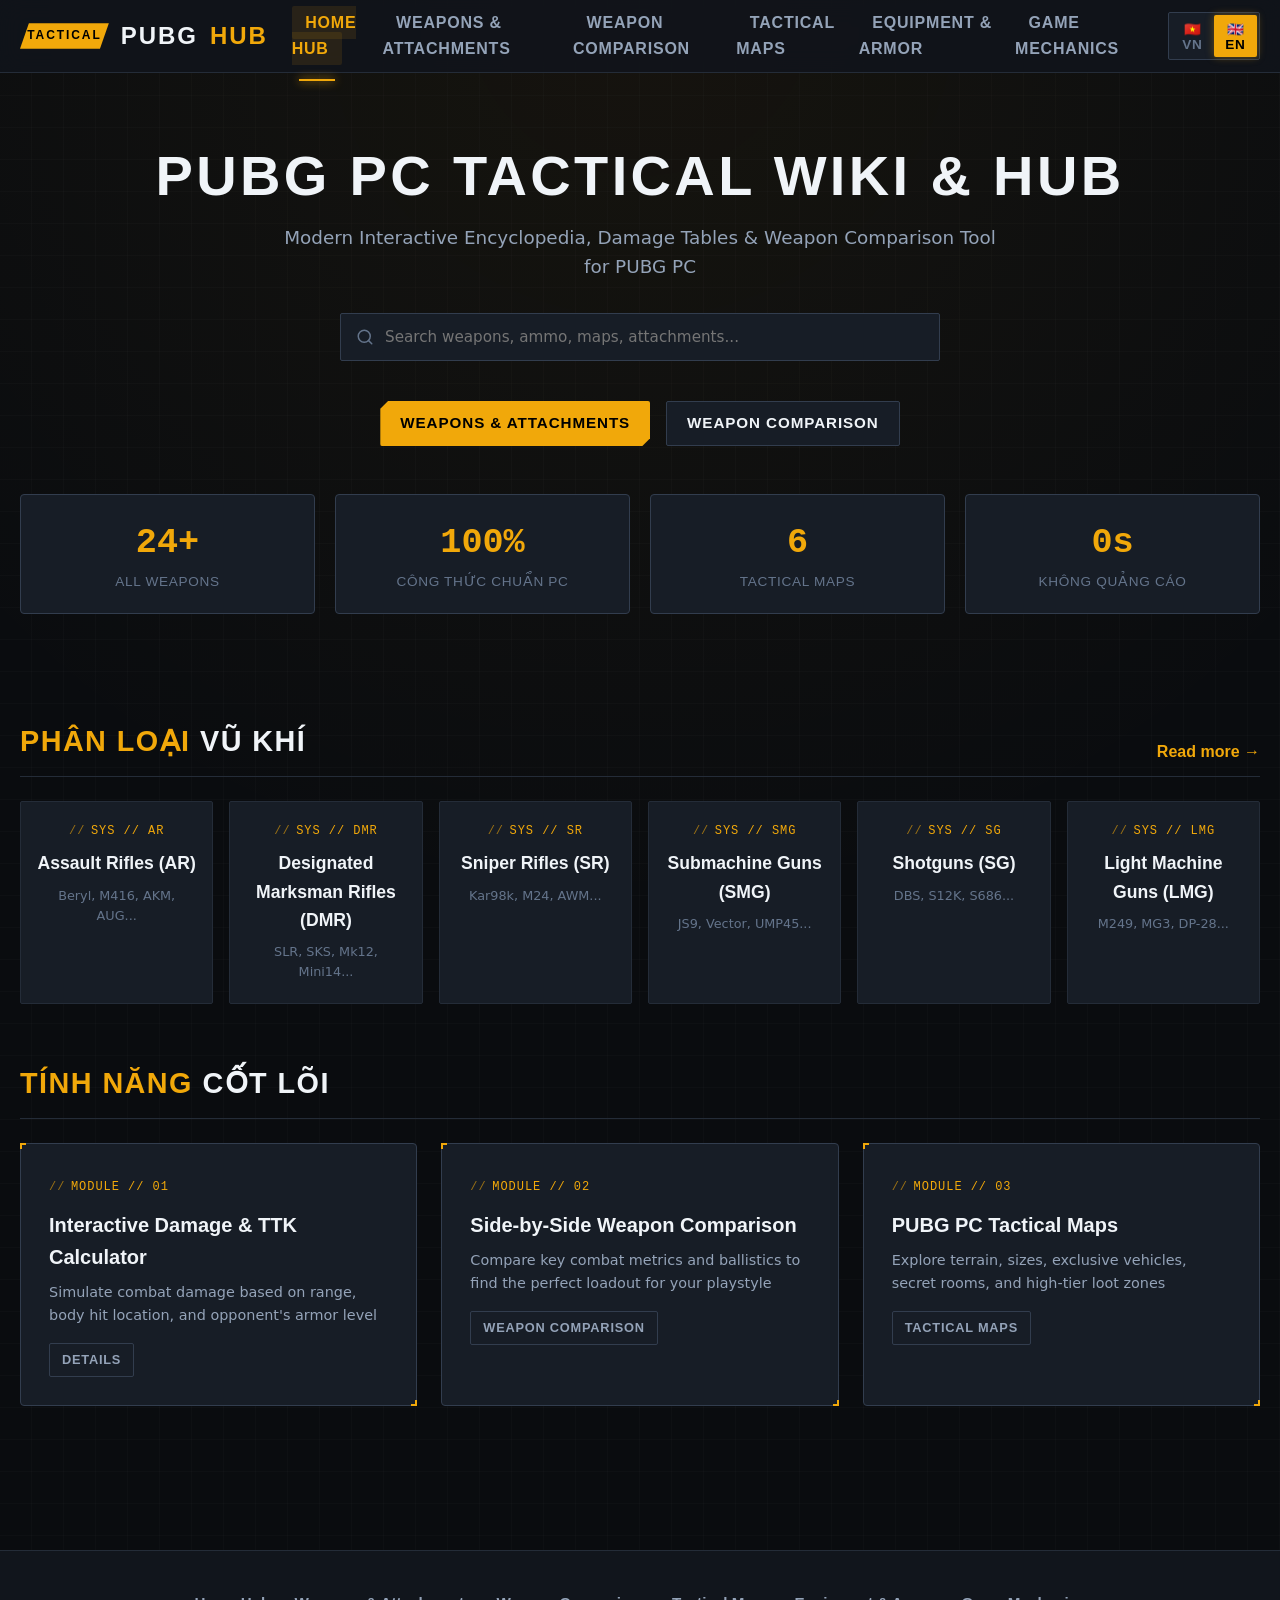
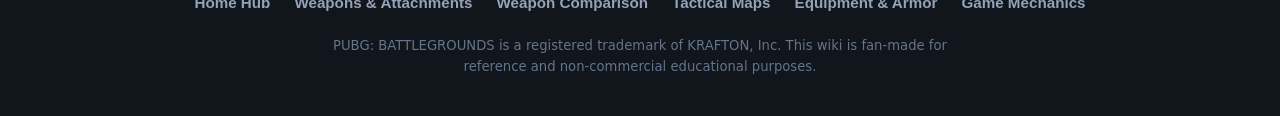
==== commit a852c31e: "style: remove AI-like emojis, apply bespoke tactical military HUD design system with vector silhouet" ====
--- a/index.html
+++ b/index.html
@@ -278,7 +278,12 @@
 
       <div class="hero-search-wrap">
         <form action="weapons.html" method="GET" class="search-box-wrap">
-          <span class="search-icon">🔍</span>
+          <span class="search-icon" style="display: flex; align-items: center;">
+            <svg width="18" height="18" viewBox="0 0 24 24" fill="none" stroke="currentColor" stroke-width="2" stroke-linecap="round" stroke-linejoin="round">
+              <circle cx="11" cy="11" r="8"></circle>
+              <line x1="21" y1="21" x2="16.65" y2="16.65"></line>
+            </svg>
+          </span>
           <input 
             type="text" 
             name="q" 
@@ -292,10 +297,10 @@
 
       <div style="display: flex; gap: 1rem; justify-content: center;">
         <a href="weapons.html" class="btn btn-primary" data-i18n="nav.weapons">
-          ⚔️ Tra Cứu Vũ Khí
+          Tra Cứu Vũ Khí
         </a>
         <a href="compare.html" class="btn btn-secondary" data-i18n="nav.compare">
-          ⚖️ So Sánh Súng
+          So Sánh Súng
         </a>
       </div>
 
@@ -333,32 +338,32 @@
 
       <div class="cat-quick-grid">
         <a href="weapons.html?cat=ar" class="cat-quick-card">
-          <span style="font-size: 1.8rem;">🎯</span>
+          <span class="sys-tag">SYS // AR</span>
           <span class="cat-quick-name" data-i18n="categories.ar">Súng trường (AR)</span>
           <span style="font-size: 0.8rem; color: var(--text-muted);">Beryl, M416, AKM, AUG...</span>
         </a>
         <a href="weapons.html?cat=dmr" class="cat-quick-card">
-          <span style="font-size: 1.8rem;">🔭</span>
+          <span class="sys-tag">SYS // DMR</span>
           <span class="cat-quick-name" data-i18n="categories.dmr">Thiện xạ (DMR)</span>
           <span style="font-size: 0.8rem; color: var(--text-muted);">SLR, SKS, Mk12, Mini14...</span>
         </a>
         <a href="weapons.html?cat=sr" class="cat-quick-card">
-          <span style="font-size: 1.8rem;">⚡</span>
+          <span class="sys-tag">SYS // SR</span>
           <span class="cat-quick-name" data-i18n="categories.sr">Bắn tỉa (SR)</span>
           <span style="font-size: 0.8rem; color: var(--text-muted);">Kar98k, M24, AWM...</span>
         </a>
         <a href="weapons.html?cat=smg" class="cat-quick-card">
-          <span style="font-size: 1.8rem;">⚡</span>
+          <span class="sys-tag">SYS // SMG</span>
           <span class="cat-quick-name" data-i18n="categories.smg">Tiểu liên (SMG)</span>
           <span style="font-size: 0.8rem; color: var(--text-muted);">JS9, Vector, UMP45...</span>
         </a>
         <a href="weapons.html?cat=sg" class="cat-quick-card">
-          <span style="font-size: 1.8rem;">💥</span>
+          <span class="sys-tag">SYS // SG</span>
           <span class="cat-quick-name" data-i18n="categories.sg">Shotgun (SG)</span>
           <span style="font-size: 0.8rem; color: var(--text-muted);">DBS, S12K, S686...</span>
         </a>
         <a href="weapons.html?cat=lmg" class="cat-quick-card">
-          <span style="font-size: 1.8rem;">🛡️</span>
+          <span class="sys-tag">SYS // LMG</span>
           <span class="cat-quick-name" data-i18n="categories.lmg">Súng máy (LMG)</span>
           <span style="font-size: 0.8rem; color: var(--text-muted);">M249, MG3, DP-28...</span>
         </a>
@@ -374,8 +379,10 @@
       </div>
 
       <div class="features-grid">
-        <div class="feature-card">
-          <div class="feature-icon">🎯</div>
+        <div class="feature-card hud-panel">
+          <div class="hud-corner-tl"></div>
+          <div class="hud-corner-br"></div>
+          <div class="sys-tag" style="margin-bottom: 0.75rem;">MODULE // 01</div>
           <h3 class="feature-name" data-i18n="calculator.title">Bảng tính TTK & Sát thương</h3>
           <p class="feature-desc" data-i18n="calculator.subtitle">
             Mô phỏng sát thương thực chiến theo cự ly, vị trí trúng đạn và cấp giáp đối thủ
@@ -385,8 +392,10 @@
           </a>
         </div>
 
-        <div class="feature-card">
-          <div class="feature-icon">⚖️</div>
+        <div class="feature-card hud-panel">
+          <div class="hud-corner-tl"></div>
+          <div class="hud-corner-br"></div>
+          <div class="sys-tag" style="margin-bottom: 0.75rem;">MODULE // 02</div>
           <h3 class="feature-name" data-i18n="compare.title">So sánh súng trực diện</h3>
           <p class="feature-desc" data-i18n="compare.subtitle">
             Đặt các khẩu súng lên bàn cân để chọn vũ khí tối ưu cho lối chơi của bạn
@@ -396,8 +405,10 @@
           </a>
         </div>
 
-        <div class="feature-card">
-          <div class="feature-icon">🗺️</div>
+        <div class="feature-card hud-panel">
+          <div class="hud-corner-tl"></div>
+          <div class="hud-corner-br"></div>
+          <div class="sys-tag" style="margin-bottom: 0.75rem;">MODULE // 03</div>
           <h3 class="feature-name" data-i18n="maps_page.title">Bản đồ chiến thuật</h3>
           <p class="feature-desc" data-i18n="maps_page.subtitle">
             Khám phá địa hình, kích thước, cơ chế đặc trưng và vị trí chiến lược
--- a/css/main.css
+++ b/css/main.css
@@ -48,9 +48,9 @@
   /* Transitions & Radii */
   --transition-fast: 0.15s ease;
   --transition-normal: 0.25s cubic-bezier(0.16, 1, 0.3, 1);
-  --radius-sm: 4px;
-  --radius-md: 6px;
-  --radius-lg: 10px;
+  --radius-sm: 2px;
+  --radius-md: 4px;
+  --radius-lg: 6px;
 
   /* Container Max Width */
   --max-width: 1280px;
@@ -80,12 +80,48 @@
   flex-direction: column;
   background-color: var(--bg-primary);
   background-image: 
-    radial-gradient(circle at 50% 0%, rgba(241, 168, 10, 0.08) 0%, transparent 60%),
-    linear-gradient(rgba(255, 255, 255, 0.02) 1px, transparent 1px),
-    linear-gradient(90deg, rgba(255, 255, 255, 0.02) 1px, transparent 1px);
-  background-size: 100% 100%, 40px 40px, 40px 40px;
+    radial-gradient(circle at 50% 0%, rgba(241, 168, 10, 0.05) 0%, transparent 50%),
+    linear-gradient(rgba(255, 255, 255, 0.015) 1px, transparent 1px),
+    linear-gradient(90deg, rgba(255, 255, 255, 0.015) 1px, transparent 1px);
+  background-size: 100% 100%, 32px 32px, 32px 32px;
   background-position: 0 0, -1px -1px, -1px -1px;
 }
+
+/* Tactical Telemetry & Monospace Elements */
+.sys-tag {
+  font-family: var(--font-mono);
+  font-size: 0.75rem;
+  letter-spacing: 0.08em;
+  color: var(--pubg-gold);
+  text-transform: uppercase;
+  display: inline-flex;
+  align-items: center;
+  gap: 0.35rem;
+}
+
+.sys-tag::before {
+  content: '//';
+  opacity: 0.6;
+}
+
+.hud-panel {
+  position: relative;
+  border: 1px solid var(--border-tactical);
+  background: var(--bg-surface);
+}
+
+.hud-corner-tl, .hud-corner-tr, .hud-corner-bl, .hud-corner-br {
+  position: absolute;
+  width: 6px;
+  height: 6px;
+  border-color: var(--pubg-gold);
+  pointer-events: none;
+}
+
+.hud-corner-tl { top: -1px; left: -1px; border-top: 2px solid var(--pubg-gold); border-left: 2px solid var(--pubg-gold); }
+.hud-corner-tr { top: -1px; right: -1px; border-top: 2px solid var(--pubg-gold); border-right: 2px solid var(--pubg-gold); }
+.hud-corner-bl { bottom: -1px; left: -1px; border-bottom: 2px solid var(--pubg-gold); border-left: 2px solid var(--pubg-gold); }
+.hud-corner-br { bottom: -1px; right: -1px; border-bottom: 2px solid var(--pubg-gold); border-right: 2px solid var(--pubg-gold); }
 
 a {
   color: inherit;
--- a/css/weapons.css
+++ b/css/weapons.css
@@ -53,12 +53,12 @@
 }
 
 /* --------------------------------------------------------------------------
-   Weapon Card
+   Weapon Card (Tactical Chamfered HUD)
    -------------------------------------------------------------------------- */
 .weapon-card {
   background: var(--bg-surface);
-  border: 1px solid var(--border-subtle);
-  border-radius: var(--radius-md);
+  border: 1px solid var(--border-tactical);
+  border-radius: var(--radius-sm);
   padding: 1.25rem;
   display: flex;
   flex-direction: column;
@@ -83,8 +83,8 @@
 
 .weapon-card:hover {
   border-color: var(--border-gold);
-  transform: translateY(-4px);
-  box-shadow: 0 12px 24px rgba(0, 0, 0, 0.5), 0 0 16px rgba(241, 168, 10, 0.12);
+  transform: translateY(-3px);
+  box-shadow: 0 12px 28px rgba(0, 0, 0, 0.6), 0 0 16px rgba(241, 168, 10, 0.12);
 }
 
 .weapon-card:hover::before {
@@ -115,40 +115,45 @@
 }
 
 .weapon-preview {
-  height: 110px;
+  height: 120px;
   display: flex;
   align-items: center;
   justify-content: center;
   margin: 0.5rem 0 1rem;
   position: relative;
-}
-
-.weapon-img-placeholder {
-  width: 100%;
-  height: 100%;
-  display: flex;
-  align-items: center;
-  justify-content: center;
-  background: radial-gradient(circle, rgba(241, 168, 10, 0.05) 0%, transparent 70%);
-  border: 1px dashed rgba(255, 255, 255, 0.08);
-  border-radius: var(--radius-sm);
-  color: var(--pubg-gold);
+  background: linear-gradient(135deg, rgba(255, 255, 255, 0.015) 0%, rgba(15, 19, 25, 0.95) 100%);
+  border: 1px solid var(--border-subtle);
+  border-radius: var(--radius-sm);
+  overflow: hidden;
+}
+
+.weapon-preview::after {
+  content: '';
+  position: absolute;
+  inset: 0;
+  background: 
+    linear-gradient(rgba(241, 168, 10, 0.03) 1px, transparent 1px),
+    linear-gradient(90deg, rgba(241, 168, 10, 0.03) 1px, transparent 1px);
+  background-size: 16px 16px;
+  pointer-events: none;
 }
 
 .weapon-preview svg {
-  width: 80%;
-  max-height: 80px;
-  filter: drop-shadow(0 4px 10px rgba(0, 0, 0, 0.6));
+  width: 85%;
+  max-height: 90px;
+  filter: drop-shadow(0 4px 12px rgba(0, 0, 0, 0.8));
   transition: transform var(--transition-normal);
+  z-index: 1;
 }
 
 .weapon-card:hover .weapon-preview svg {
-  transform: scale(1.05);
+  transform: scale(1.04);
 }
 
 .weapon-card-stats {
   background: var(--bg-primary);
   border-radius: var(--radius-sm);
+  border: 1px solid var(--border-subtle);
   padding: 0.75rem;
   margin-bottom: 1rem;
 }
@@ -343,19 +348,20 @@
   color: #ff6b6b;
 }
 
-/* One Shot Banner */
+/* Tactical One Shot Alert */
 .oneshot-alert {
-  background: rgba(224, 62, 62, 0.15);
+  background: rgba(224, 62, 62, 0.12);
   border: 1px solid var(--airdrop-red);
   color: #ff6b6b;
-  font-family: var(--font-display);
-  font-size: 0.95rem;
+  font-family: var(--font-mono);
+  font-size: 0.85rem;
   font-weight: 700;
   text-align: center;
-  padding: 0.5rem;
+  padding: 0.6rem 1rem;
   border-radius: var(--radius-sm);
   margin-bottom: 1.25rem;
-  letter-spacing: 0.05em;
+  letter-spacing: 0.08em;
+  text-transform: uppercase;
   display: flex;
   align-items: center;
   justify-content: center;
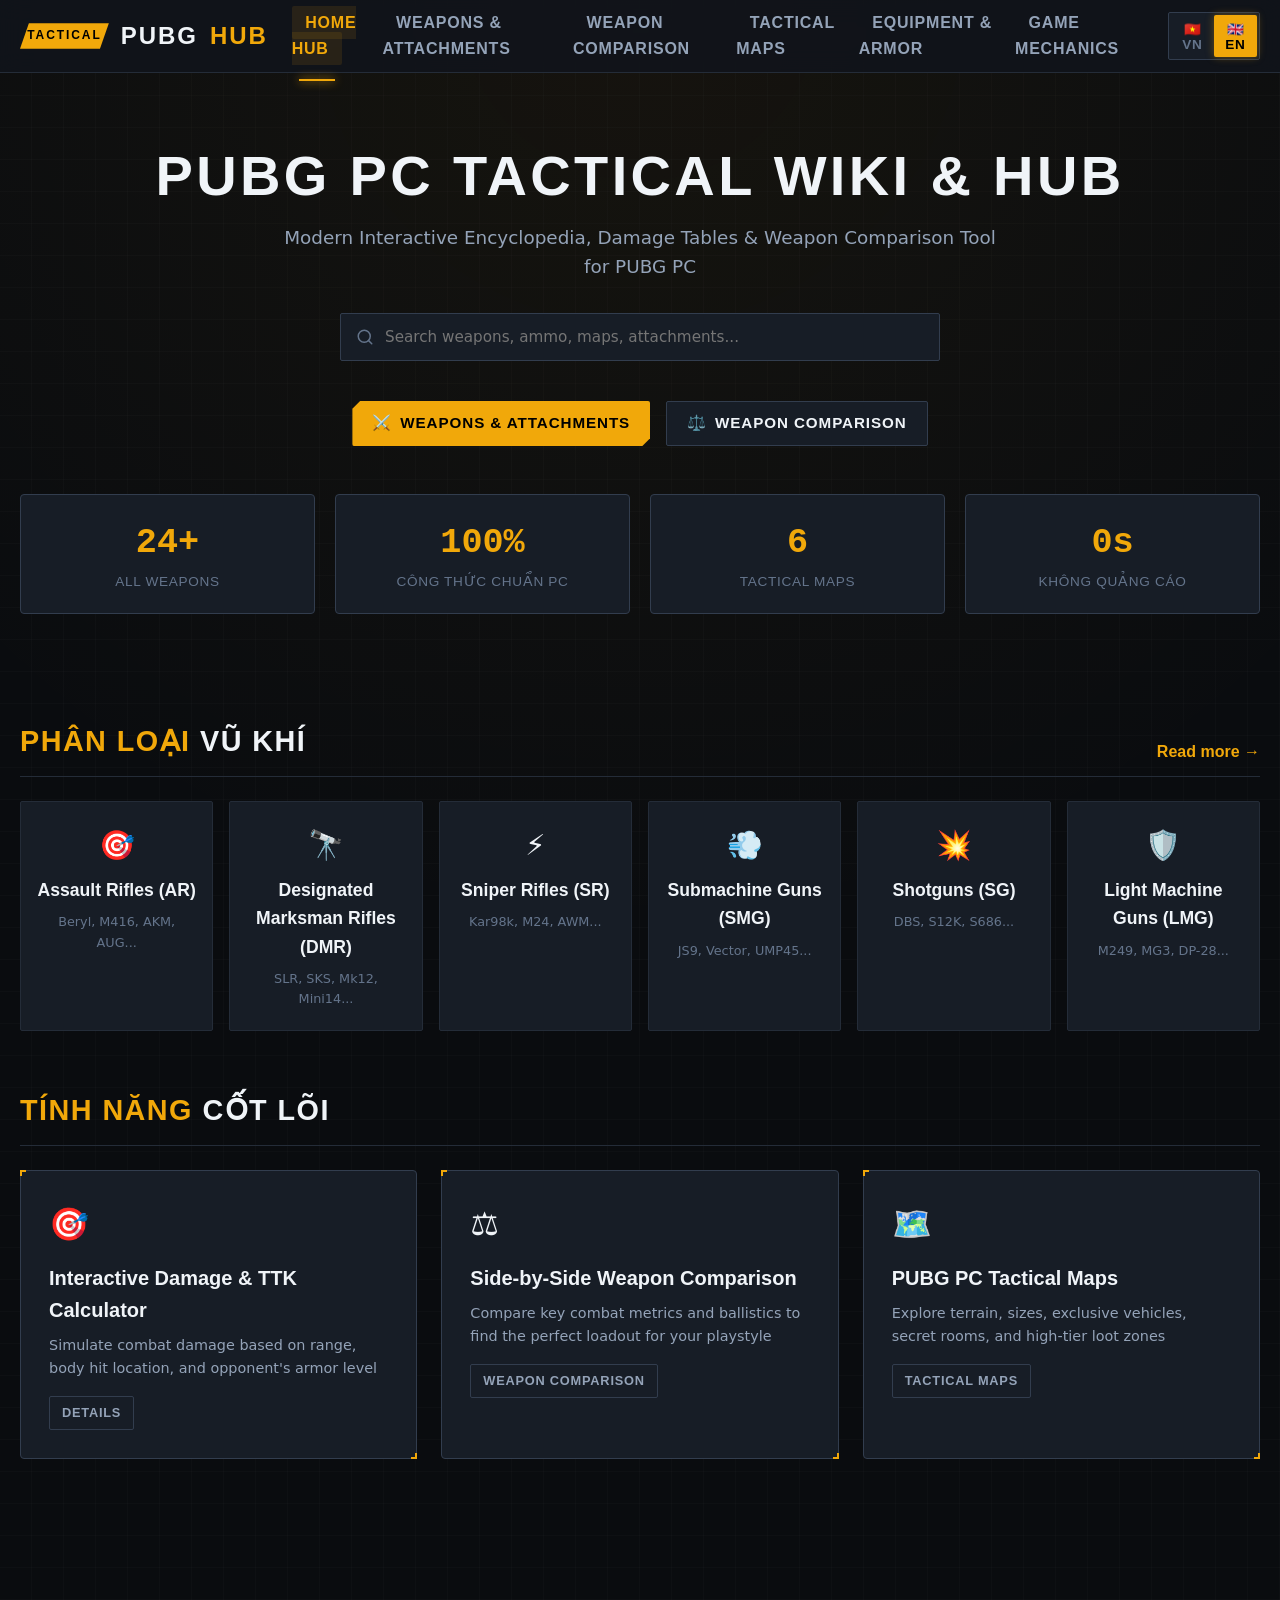
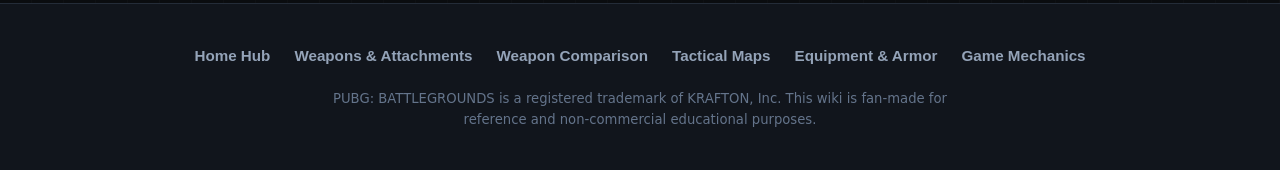
==== commit aafd7fc6: "style: restore sensible UI and semantic functional icons while retaining tactical theme" ====
--- a/index.html
+++ b/index.html
@@ -296,11 +296,11 @@
       </div>
 
       <div style="display: flex; gap: 1rem; justify-content: center;">
-        <a href="weapons.html" class="btn btn-primary" data-i18n="nav.weapons">
-          Tra Cứu Vũ Khí
-        </a>
-        <a href="compare.html" class="btn btn-secondary" data-i18n="nav.compare">
-          So Sánh Súng
+        <a href="weapons.html" class="btn btn-primary">
+          ⚔️ <span data-i18n="nav.weapons">Tra Cứu Vũ Khí</span>
+        </a>
+        <a href="compare.html" class="btn btn-secondary">
+          ⚖️ <span data-i18n="nav.compare">So Sánh Súng</span>
         </a>
       </div>
 
@@ -338,32 +338,32 @@
 
       <div class="cat-quick-grid">
         <a href="weapons.html?cat=ar" class="cat-quick-card">
-          <span class="sys-tag">SYS // AR</span>
+          <span style="font-size: 1.8rem;">🎯</span>
           <span class="cat-quick-name" data-i18n="categories.ar">Súng trường (AR)</span>
           <span style="font-size: 0.8rem; color: var(--text-muted);">Beryl, M416, AKM, AUG...</span>
         </a>
         <a href="weapons.html?cat=dmr" class="cat-quick-card">
-          <span class="sys-tag">SYS // DMR</span>
+          <span style="font-size: 1.8rem;">🔭</span>
           <span class="cat-quick-name" data-i18n="categories.dmr">Thiện xạ (DMR)</span>
           <span style="font-size: 0.8rem; color: var(--text-muted);">SLR, SKS, Mk12, Mini14...</span>
         </a>
         <a href="weapons.html?cat=sr" class="cat-quick-card">
-          <span class="sys-tag">SYS // SR</span>
+          <span style="font-size: 1.8rem;">⚡</span>
           <span class="cat-quick-name" data-i18n="categories.sr">Bắn tỉa (SR)</span>
           <span style="font-size: 0.8rem; color: var(--text-muted);">Kar98k, M24, AWM...</span>
         </a>
         <a href="weapons.html?cat=smg" class="cat-quick-card">
-          <span class="sys-tag">SYS // SMG</span>
+          <span style="font-size: 1.8rem;">💨</span>
           <span class="cat-quick-name" data-i18n="categories.smg">Tiểu liên (SMG)</span>
           <span style="font-size: 0.8rem; color: var(--text-muted);">JS9, Vector, UMP45...</span>
         </a>
         <a href="weapons.html?cat=sg" class="cat-quick-card">
-          <span class="sys-tag">SYS // SG</span>
+          <span style="font-size: 1.8rem;">💥</span>
           <span class="cat-quick-name" data-i18n="categories.sg">Shotgun (SG)</span>
           <span style="font-size: 0.8rem; color: var(--text-muted);">DBS, S12K, S686...</span>
         </a>
         <a href="weapons.html?cat=lmg" class="cat-quick-card">
-          <span class="sys-tag">SYS // LMG</span>
+          <span style="font-size: 1.8rem;">🛡️</span>
           <span class="cat-quick-name" data-i18n="categories.lmg">Súng máy (LMG)</span>
           <span style="font-size: 0.8rem; color: var(--text-muted);">M249, MG3, DP-28...</span>
         </a>
@@ -382,7 +382,7 @@
         <div class="feature-card hud-panel">
           <div class="hud-corner-tl"></div>
           <div class="hud-corner-br"></div>
-          <div class="sys-tag" style="margin-bottom: 0.75rem;">MODULE // 01</div>
+          <div class="feature-icon">🎯</div>
           <h3 class="feature-name" data-i18n="calculator.title">Bảng tính TTK & Sát thương</h3>
           <p class="feature-desc" data-i18n="calculator.subtitle">
             Mô phỏng sát thương thực chiến theo cự ly, vị trí trúng đạn và cấp giáp đối thủ
@@ -395,7 +395,7 @@
         <div class="feature-card hud-panel">
           <div class="hud-corner-tl"></div>
           <div class="hud-corner-br"></div>
-          <div class="sys-tag" style="margin-bottom: 0.75rem;">MODULE // 02</div>
+          <div class="feature-icon">⚖️</div>
           <h3 class="feature-name" data-i18n="compare.title">So sánh súng trực diện</h3>
           <p class="feature-desc" data-i18n="compare.subtitle">
             Đặt các khẩu súng lên bàn cân để chọn vũ khí tối ưu cho lối chơi của bạn
@@ -408,7 +408,7 @@
         <div class="feature-card hud-panel">
           <div class="hud-corner-tl"></div>
           <div class="hud-corner-br"></div>
-          <div class="sys-tag" style="margin-bottom: 0.75rem;">MODULE // 03</div>
+          <div class="feature-icon">🗺️</div>
           <h3 class="feature-name" data-i18n="maps_page.title">Bản đồ chiến thuật</h3>
           <p class="feature-desc" data-i18n="maps_page.subtitle">
             Khám phá địa hình, kích thước, cơ chế đặc trưng và vị trí chiến lược
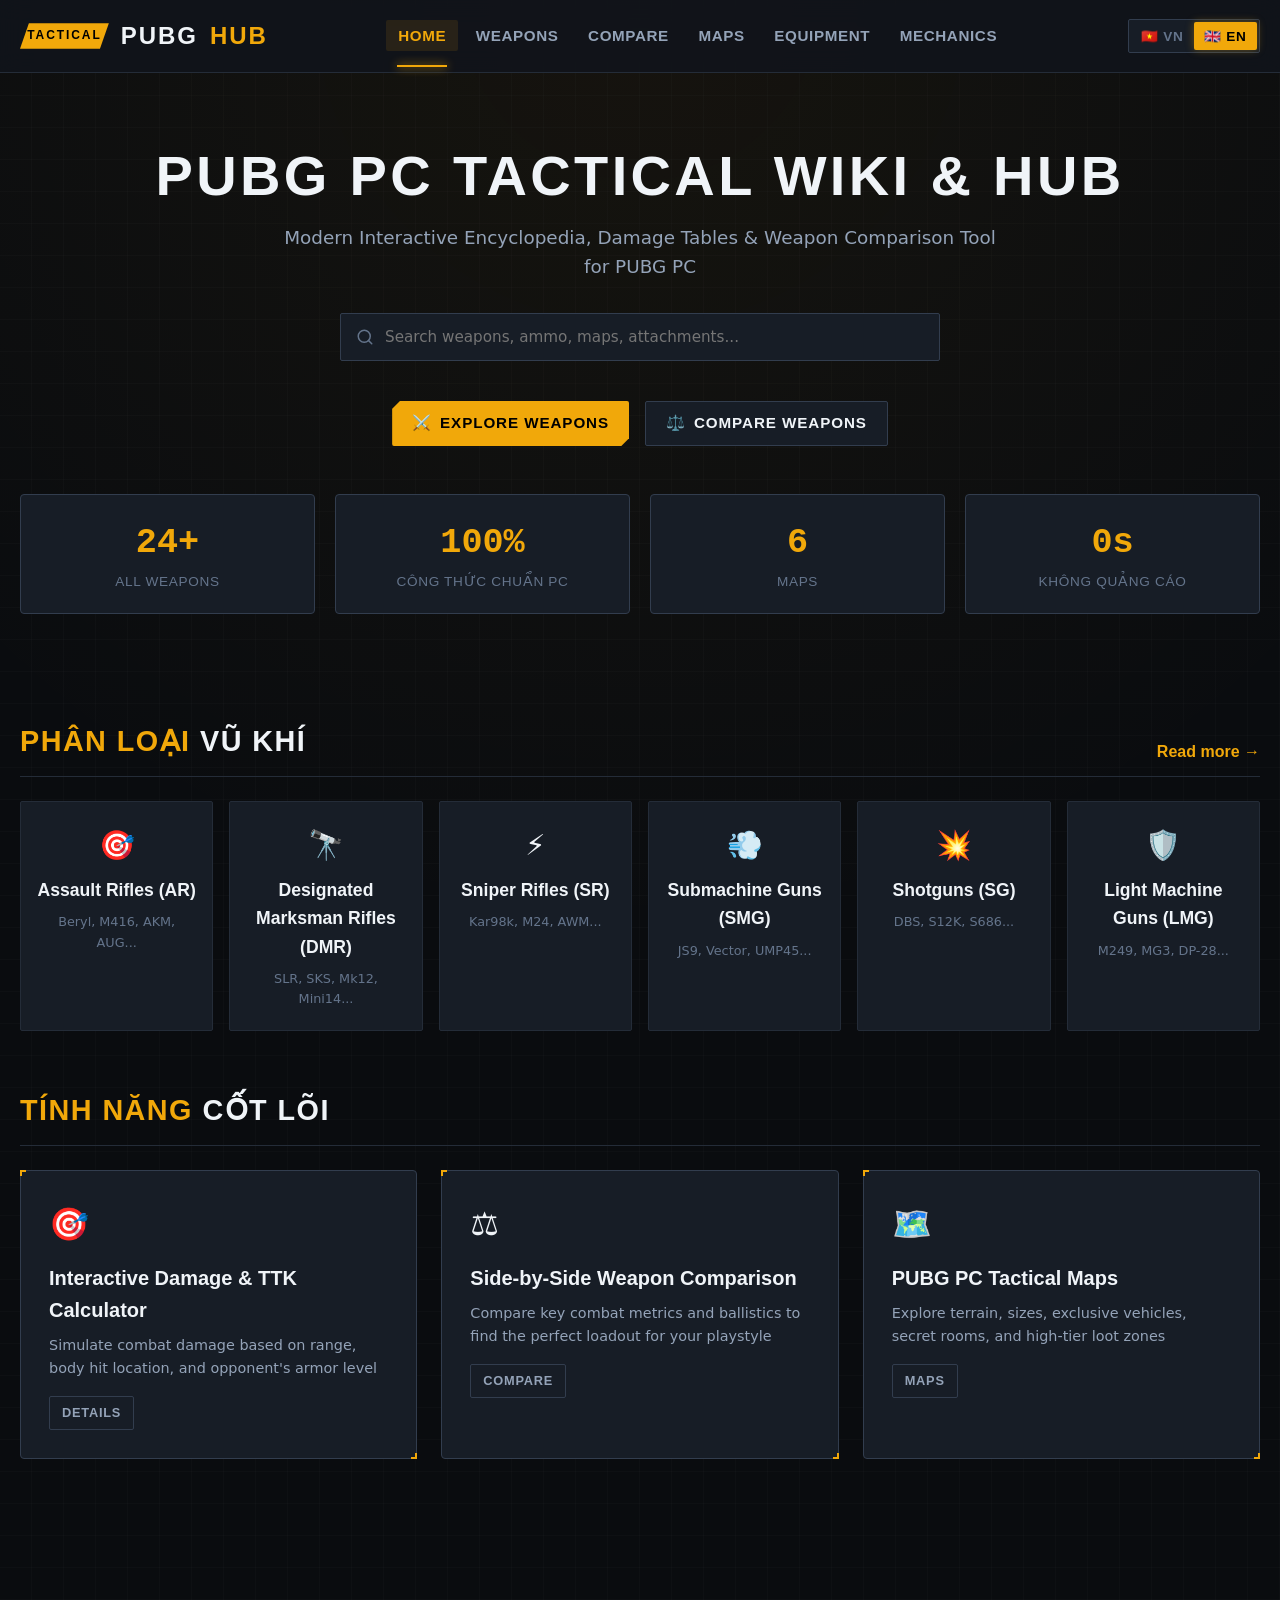
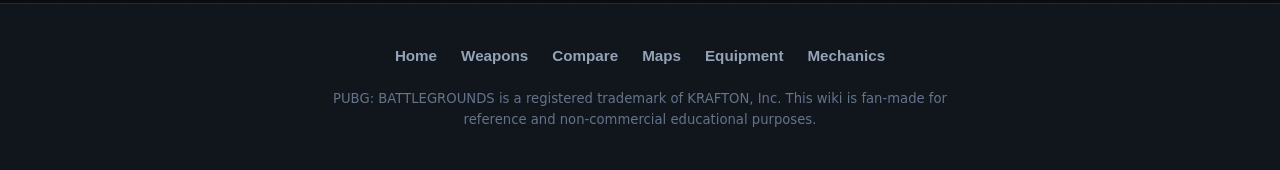
==== commit f0912781: "fix(nav): prevent header text wrapping, shorten nav labels, and add white-space nowrap" ====
--- a/index.html
+++ b/index.html
@@ -297,10 +297,10 @@
 
       <div style="display: flex; gap: 1rem; justify-content: center;">
         <a href="weapons.html" class="btn btn-primary">
-          ⚔️ <span data-i18n="nav.weapons">Tra Cứu Vũ Khí</span>
+          ⚔️ <span data-i18n="common.explore_weapons">Tra Cứu Vũ Khí</span>
         </a>
         <a href="compare.html" class="btn btn-secondary">
-          ⚖️ <span data-i18n="nav.compare">So Sánh Súng</span>
+          ⚖️ <span data-i18n="common.compare_weapons">So Sánh Súng</span>
         </a>
       </div>
 
--- a/css/main.css
+++ b/css/main.css
@@ -209,21 +209,23 @@
 .nav-menu {
   display: flex;
   align-items: center;
-  gap: 0.5rem;
+  gap: 0.35rem;
   list-style: none;
+  flex-wrap: nowrap;
 }
 
 .nav-link {
   font-family: var(--font-display);
-  font-size: 1rem;
+  font-size: 0.95rem;
   font-weight: 600;
-  letter-spacing: 0.05em;
+  letter-spacing: 0.04em;
   text-transform: uppercase;
   color: var(--text-secondary);
-  padding: 0.5rem 0.85rem;
+  padding: 0.45rem 0.75rem;
   border-radius: var(--radius-sm);
   transition: var(--transition-fast);
   position: relative;
+  white-space: nowrap;
 }
 
 .nav-link:hover {
@@ -382,7 +384,7 @@
 /* --------------------------------------------------------------------------
    Responsive Breakpoints
    -------------------------------------------------------------------------- */
-@media (max-width: 900px) {
+@media (max-width: 1024px) {
   .nav-menu {
     display: none;
   }
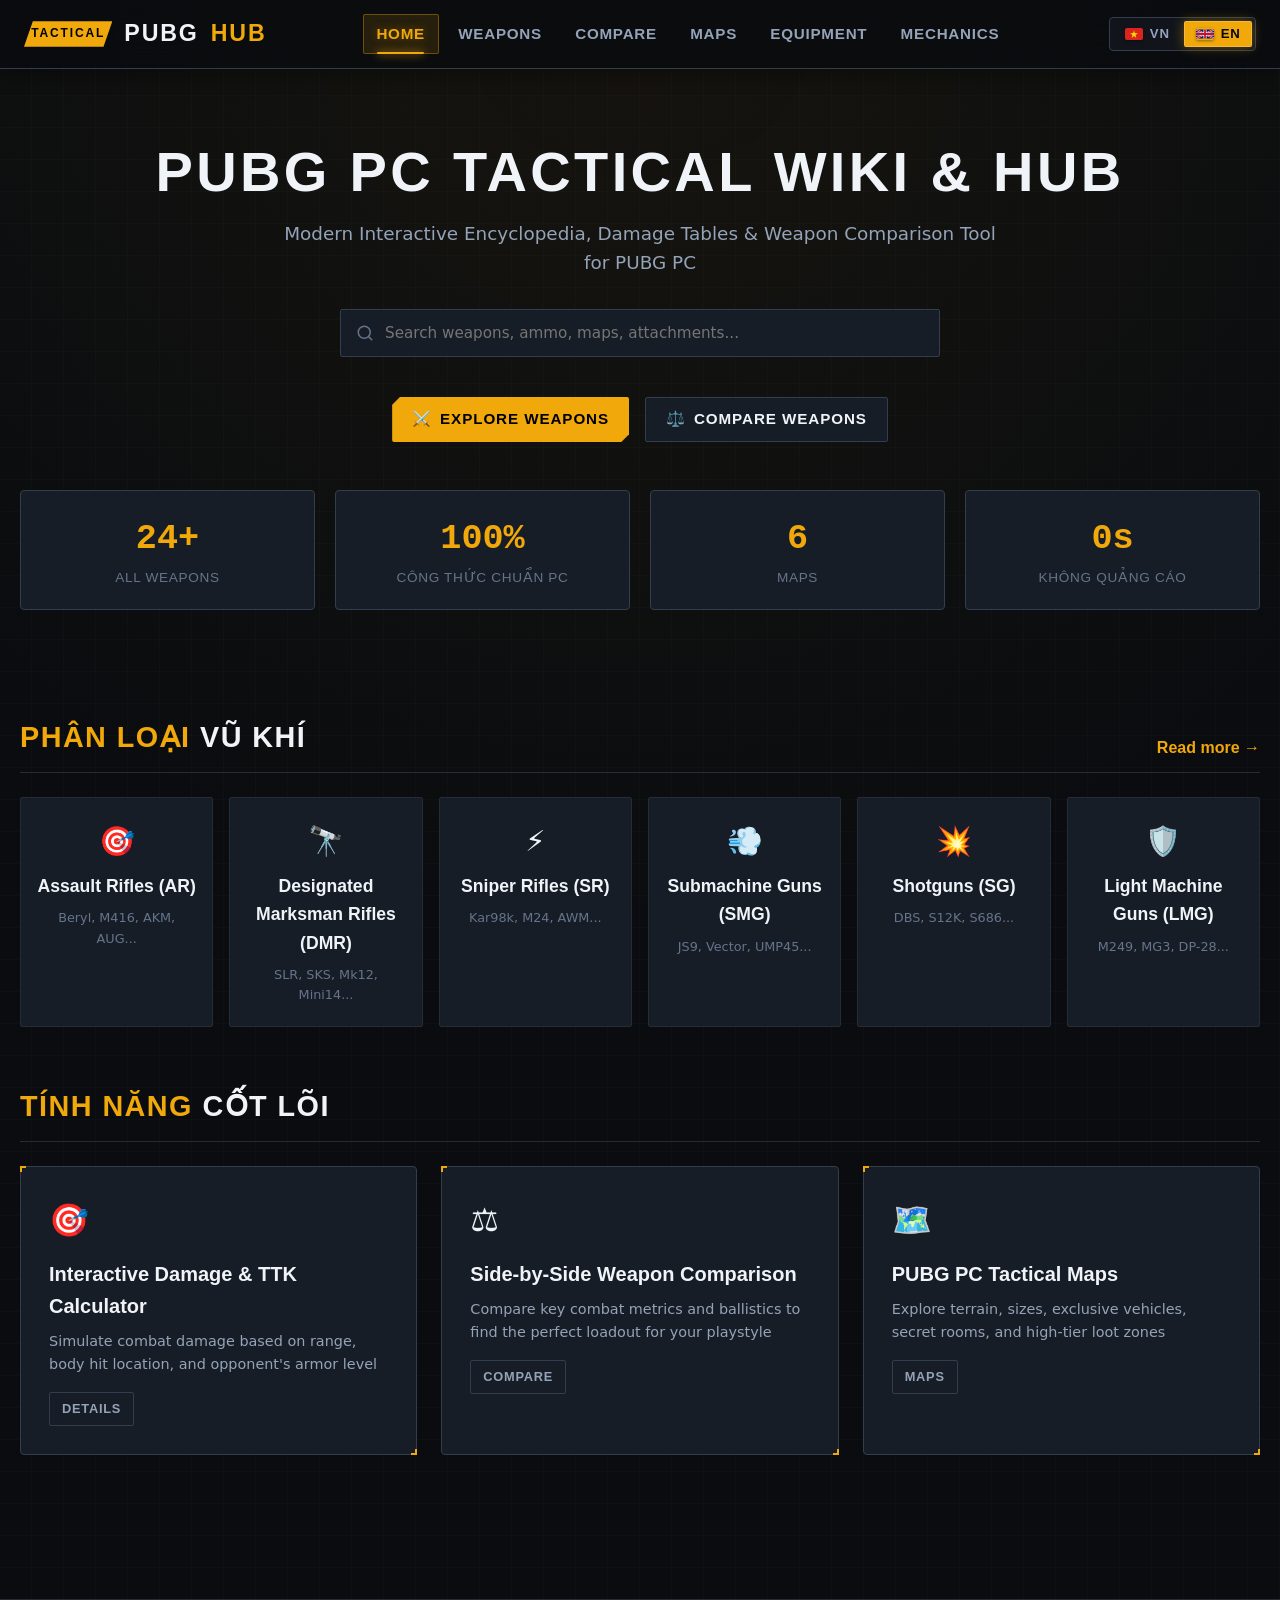
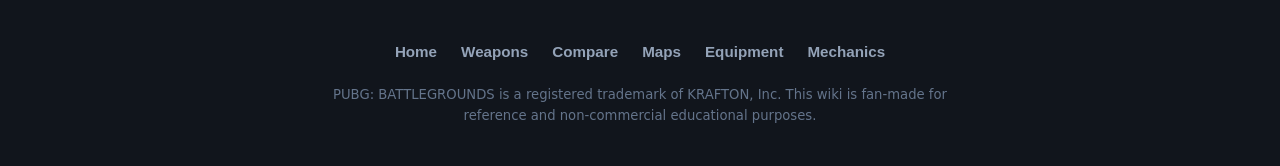
==== commit 8cd31df8: "fix(ui-ux): modern tactical header, SVG national flags, prevent text wrapping, and add cache-busters" ====
--- a/index.html
+++ b/index.html
@@ -67,9 +67,9 @@
   <link rel="prefetch" href="data/weapons.json" as="fetch" crossorigin="anonymous" />
   <link rel="prefetch" href="weapons.html" />
 
-  <link rel="stylesheet" href="css/main.css" />
-  <link rel="stylesheet" href="css/components.css" />
-  <link rel="stylesheet" href="css/weapons.css" />
+  <link rel="stylesheet" href="css/main.css?v=2.1" />
+  <link rel="stylesheet" href="css/components.css?v=2.1" />
+  <link rel="stylesheet" href="css/weapons.css?v=2.1" />
   <style>
     /* Home Hero & Feature Grid Styles */
     .hero-section {
@@ -238,10 +238,21 @@
         <!-- Language Switcher -->
         <div class="lang-switcher">
           <button class="lang-btn active" data-lang="vi" title="Tiếng Việt">
-            🇻🇳 VN
+            <svg class="flag-icon" viewBox="0 0 30 20">
+              <rect width="30" height="20" fill="#da251d"/>
+              <polygon points="15,4 16.5,8.8 21.5,8.8 17.5,11.8 19,16.5 15,13.5 11,16.5 12.5,11.8 8.5,8.8 13.5,8.8" fill="#ffde00"/>
+            </svg>
+            <span>VN</span>
           </button>
           <button class="lang-btn" data-lang="en" title="English">
-            🇬🇧 EN
+            <svg class="flag-icon" viewBox="0 0 60 30">
+              <rect width="60" height="30" fill="#012169"/>
+              <path d="M0 0 L60 30 M60 0 L0 30" stroke="#fff" stroke-width="6"/>
+              <path d="M0 0 L60 30 M60 0 L0 30" stroke="#C8102E" stroke-width="3.5"/>
+              <path d="M30 0 v30 M0 15 h60" stroke="#fff" stroke-width="10"/>
+              <path d="M30 0 v30 M0 15 h60" stroke="#C8102E" stroke-width="6"/>
+            </svg>
+            <span>EN</span>
           </button>
         </div>
 
--- a/css/main.css
+++ b/css/main.css
@@ -162,18 +162,22 @@
   position: sticky;
   top: 0;
   z-index: 1000;
-  background: var(--bg-glass);
-  backdrop-filter: blur(12px);
-  -webkit-backdrop-filter: blur(12px);
-  border-bottom: 1px solid var(--border-subtle);
+  background: rgba(10, 12, 15, 0.94);
+  backdrop-filter: blur(16px);
+  -webkit-backdrop-filter: blur(16px);
+  border-bottom: 1px solid var(--border-tactical);
+  box-shadow: 0 4px 20px rgba(0, 0, 0, 0.4);
 }
 
 .header-inner {
   display: flex;
   align-items: center;
   justify-content: space-between;
-  height: 72px;
+  height: 68px;
   gap: 1.5rem;
+  max-width: 1440px;
+  margin: 0 auto;
+  padding: 0 1.5rem;
 }
 
 .brand-logo {
@@ -181,12 +185,13 @@
   align-items: center;
   gap: 0.75rem;
   font-family: var(--font-display);
-  font-size: 1.5rem;
+  font-size: 1.45rem;
   font-weight: 700;
   letter-spacing: 0.08em;
   text-transform: uppercase;
   color: var(--text-primary);
   transition: var(--transition-fast);
+  flex-shrink: 0;
 }
 
 .brand-logo:hover {
@@ -212,82 +217,112 @@
   gap: 0.35rem;
   list-style: none;
   flex-wrap: nowrap;
+  margin: 0;
+  padding: 0;
 }
 
 .nav-link {
   font-family: var(--font-display);
   font-size: 0.95rem;
-  font-weight: 600;
-  letter-spacing: 0.04em;
+  font-weight: 700;
+  letter-spacing: 0.05em;
   text-transform: uppercase;
   color: var(--text-secondary);
-  padding: 0.45rem 0.75rem;
+  padding: 0.45rem 0.8rem;
   border-radius: var(--radius-sm);
-  transition: var(--transition-fast);
+  transition: all 0.2s cubic-bezier(0.16, 1, 0.3, 1);
   position: relative;
-  white-space: nowrap;
+  white-space: nowrap !important;
+  display: inline-flex;
+  align-items: center;
+  justify-content: center;
+  border: 1px solid transparent;
 }
 
 .nav-link:hover {
   color: var(--text-primary);
   background: rgba(255, 255, 255, 0.05);
+  border-color: rgba(255, 255, 255, 0.08);
 }
 
 .nav-link.active {
   color: var(--pubg-gold);
-  background: rgba(241, 168, 10, 0.1);
+  background: rgba(241, 168, 10, 0.12);
+  border-color: rgba(241, 168, 10, 0.35);
+  text-shadow: 0 0 10px var(--pubg-gold-glow);
 }
 
 .nav-link.active::after {
   content: '';
   position: absolute;
-  bottom: -16px;
-  left: 15%;
-  right: 15%;
+  bottom: -1px;
+  left: 18%;
+  right: 18%;
   height: 2px;
   background: var(--pubg-gold);
-  box-shadow: 0 0 10px var(--pubg-gold);
+  box-shadow: 0 0 8px var(--pubg-gold);
+  border-radius: 2px;
 }
 
 .header-actions {
   display: flex;
   align-items: center;
   gap: 0.75rem;
+  flex-shrink: 0;
 }
 
 /* Language Switcher */
 .lang-switcher {
-  display: flex;
-  align-items: center;
-  background: var(--bg-surface);
+  display: inline-flex;
+  align-items: center;
+  background: rgba(18, 22, 28, 0.95);
   border: 1px solid var(--border-tactical);
-  border-radius: var(--radius-sm);
-  padding: 2px;
+  border-radius: 4px;
+  padding: 3px;
+  gap: 3px;
+  flex-shrink: 0;
 }
 
 .lang-btn {
   font-family: var(--font-display);
   font-weight: 700;
-  font-size: 0.85rem;
-  letter-spacing: 0.05em;
+  font-size: 0.825rem;
+  letter-spacing: 0.06em;
   padding: 0.35rem 0.65rem;
-  color: var(--text-muted);
+  color: var(--text-secondary);
   border-radius: 2px;
   cursor: pointer;
-  display: flex;
-  align-items: center;
-  gap: 0.35rem;
+  display: inline-flex;
+  align-items: center;
+  gap: 0.45rem;
+  white-space: nowrap !important;
   transition: var(--transition-fast);
+  line-height: 1;
+  border: 1px solid transparent;
 }
 
 .lang-btn:hover {
   color: var(--text-primary);
+  background: rgba(255, 255, 255, 0.06);
 }
 
 .lang-btn.active {
   background: var(--pubg-gold);
-  color: #000;
-  box-shadow: 0 0 8px var(--pubg-gold-glow);
+  color: #05070a;
+  font-weight: 800;
+  border-color: rgba(255, 255, 255, 0.2);
+  box-shadow: 0 0 12px rgba(241, 168, 10, 0.4);
+}
+
+.flag-icon {
+  width: 18px;
+  height: 12px;
+  border-radius: 2px;
+  overflow: hidden;
+  flex-shrink: 0;
+  display: inline-block;
+  vertical-align: middle;
+  box-shadow: 0 1px 3px rgba(0, 0, 0, 0.4);
 }
 
 /* Mobile Hamburger Toggle */
@@ -384,7 +419,7 @@
 /* --------------------------------------------------------------------------
    Responsive Breakpoints
    -------------------------------------------------------------------------- */
-@media (max-width: 1024px) {
+@media (max-width: 1080px) {
   .nav-menu {
     display: none;
   }
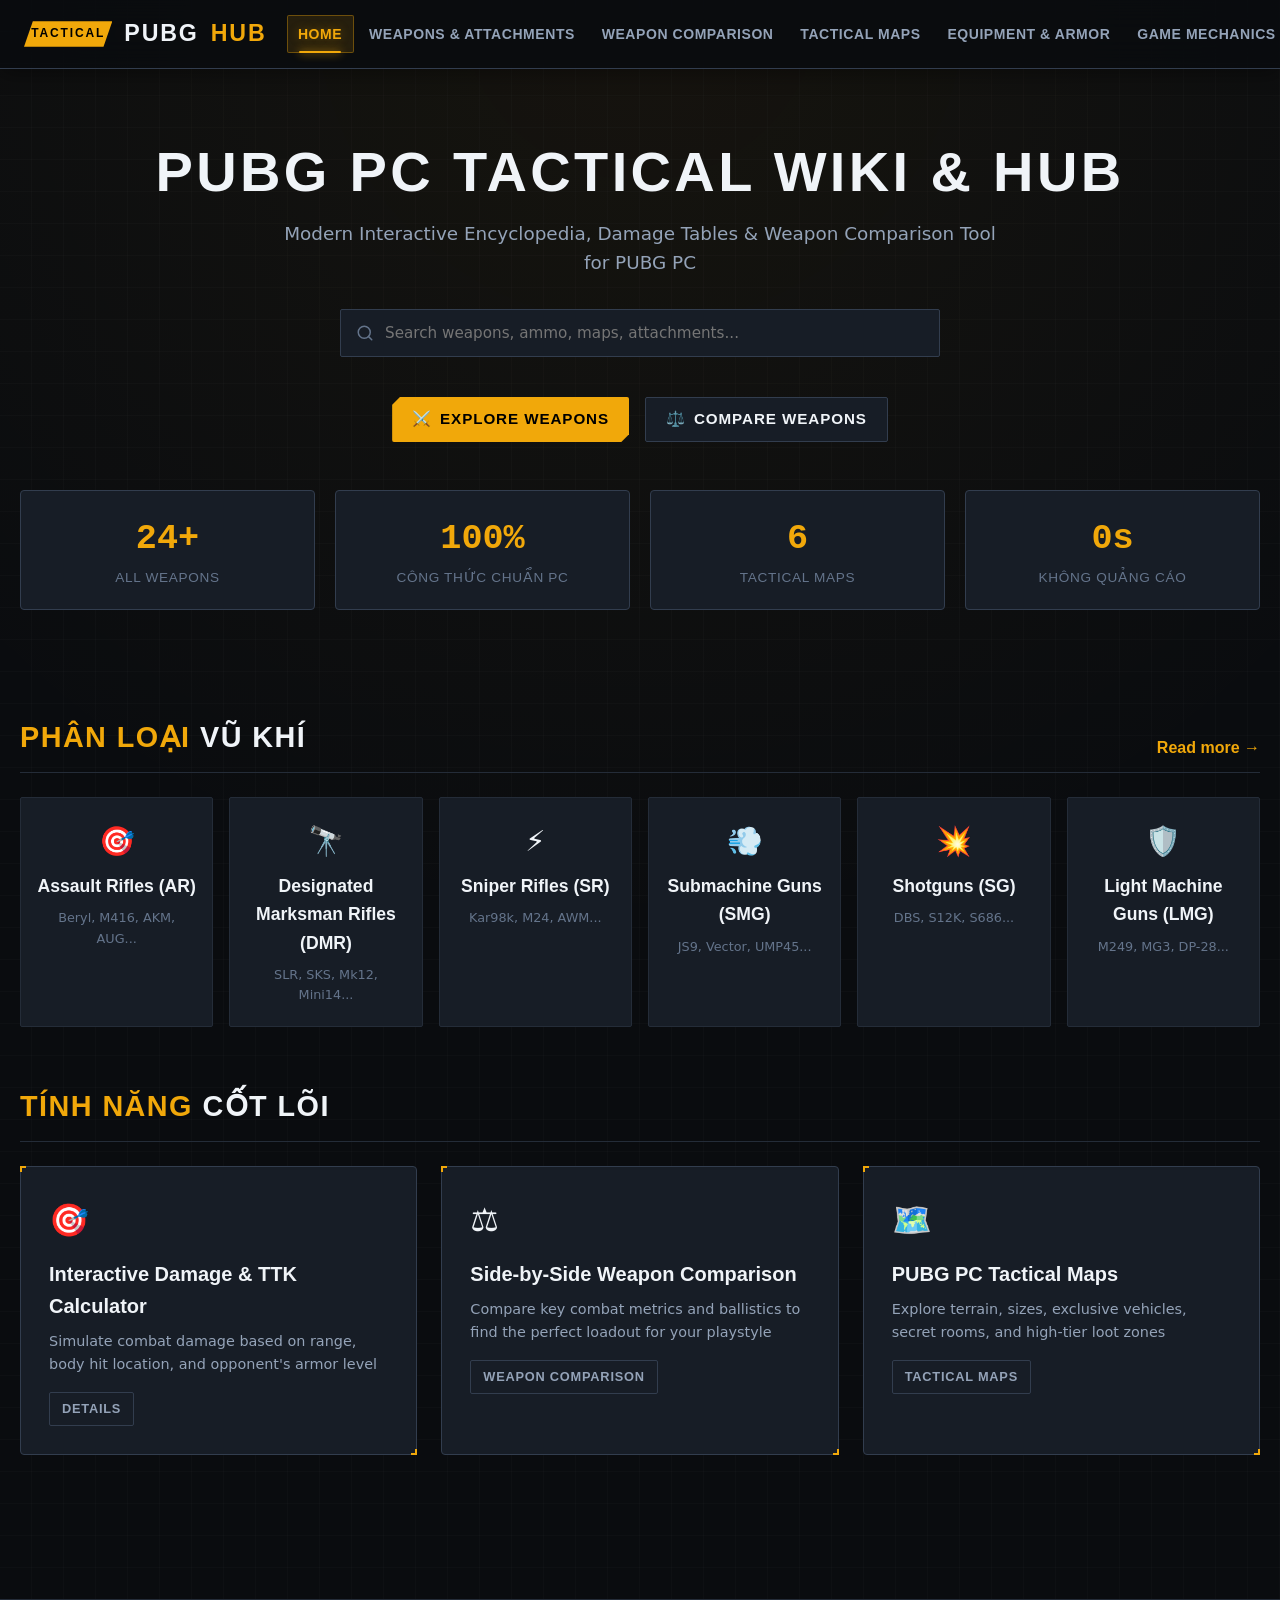
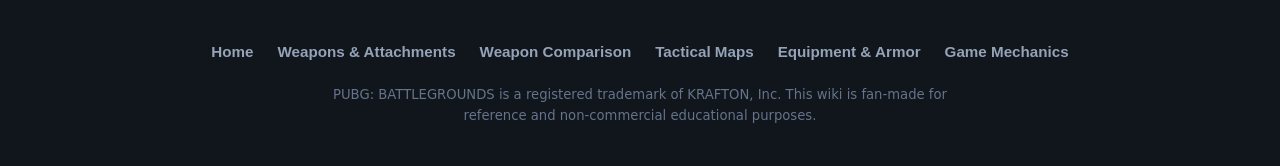
==== commit 29fe9028: "fix(nav): keep full English and Vietnamese menu labels on a single line with responsive styling" ====
--- a/index.html
+++ b/index.html
@@ -67,9 +67,9 @@
   <link rel="prefetch" href="data/weapons.json" as="fetch" crossorigin="anonymous" />
   <link rel="prefetch" href="weapons.html" />
 
-  <link rel="stylesheet" href="css/main.css?v=2.1" />
-  <link rel="stylesheet" href="css/components.css?v=2.1" />
-  <link rel="stylesheet" href="css/weapons.css?v=2.1" />
+  <link rel="stylesheet" href="css/main.css?v=2.2" />
+  <link rel="stylesheet" href="css/components.css?v=2.2" />
+  <link rel="stylesheet" href="css/weapons.css?v=2.2" />
   <style>
     /* Home Hero & Feature Grid Styles */
     .hero-section {
--- a/css/main.css
+++ b/css/main.css
@@ -169,13 +169,14 @@
   box-shadow: 0 4px 20px rgba(0, 0, 0, 0.4);
 }
 
-.header-inner {
+.tactical-header .header-inner {
   display: flex;
   align-items: center;
   justify-content: space-between;
   height: 68px;
-  gap: 1.5rem;
+  gap: 1.25rem;
   max-width: 1440px;
+  width: 100%;
   margin: 0 auto;
   padding: 0 1.5rem;
 }
@@ -214,7 +215,7 @@
 .nav-menu {
   display: flex;
   align-items: center;
-  gap: 0.35rem;
+  gap: 0.25rem;
   list-style: none;
   flex-wrap: nowrap;
   margin: 0;
@@ -223,12 +224,12 @@
 
 .nav-link {
   font-family: var(--font-display);
-  font-size: 0.95rem;
+  font-size: 0.875rem;
   font-weight: 700;
-  letter-spacing: 0.05em;
+  letter-spacing: 0.04em;
   text-transform: uppercase;
   color: var(--text-secondary);
-  padding: 0.45rem 0.8rem;
+  padding: 0.4rem 0.65rem;
   border-radius: var(--radius-sm);
   transition: all 0.2s cubic-bezier(0.16, 1, 0.3, 1);
   position: relative;
@@ -237,6 +238,7 @@
   align-items: center;
   justify-content: center;
   border: 1px solid transparent;
+  flex-shrink: 0;
 }
 
 .nav-link:hover {
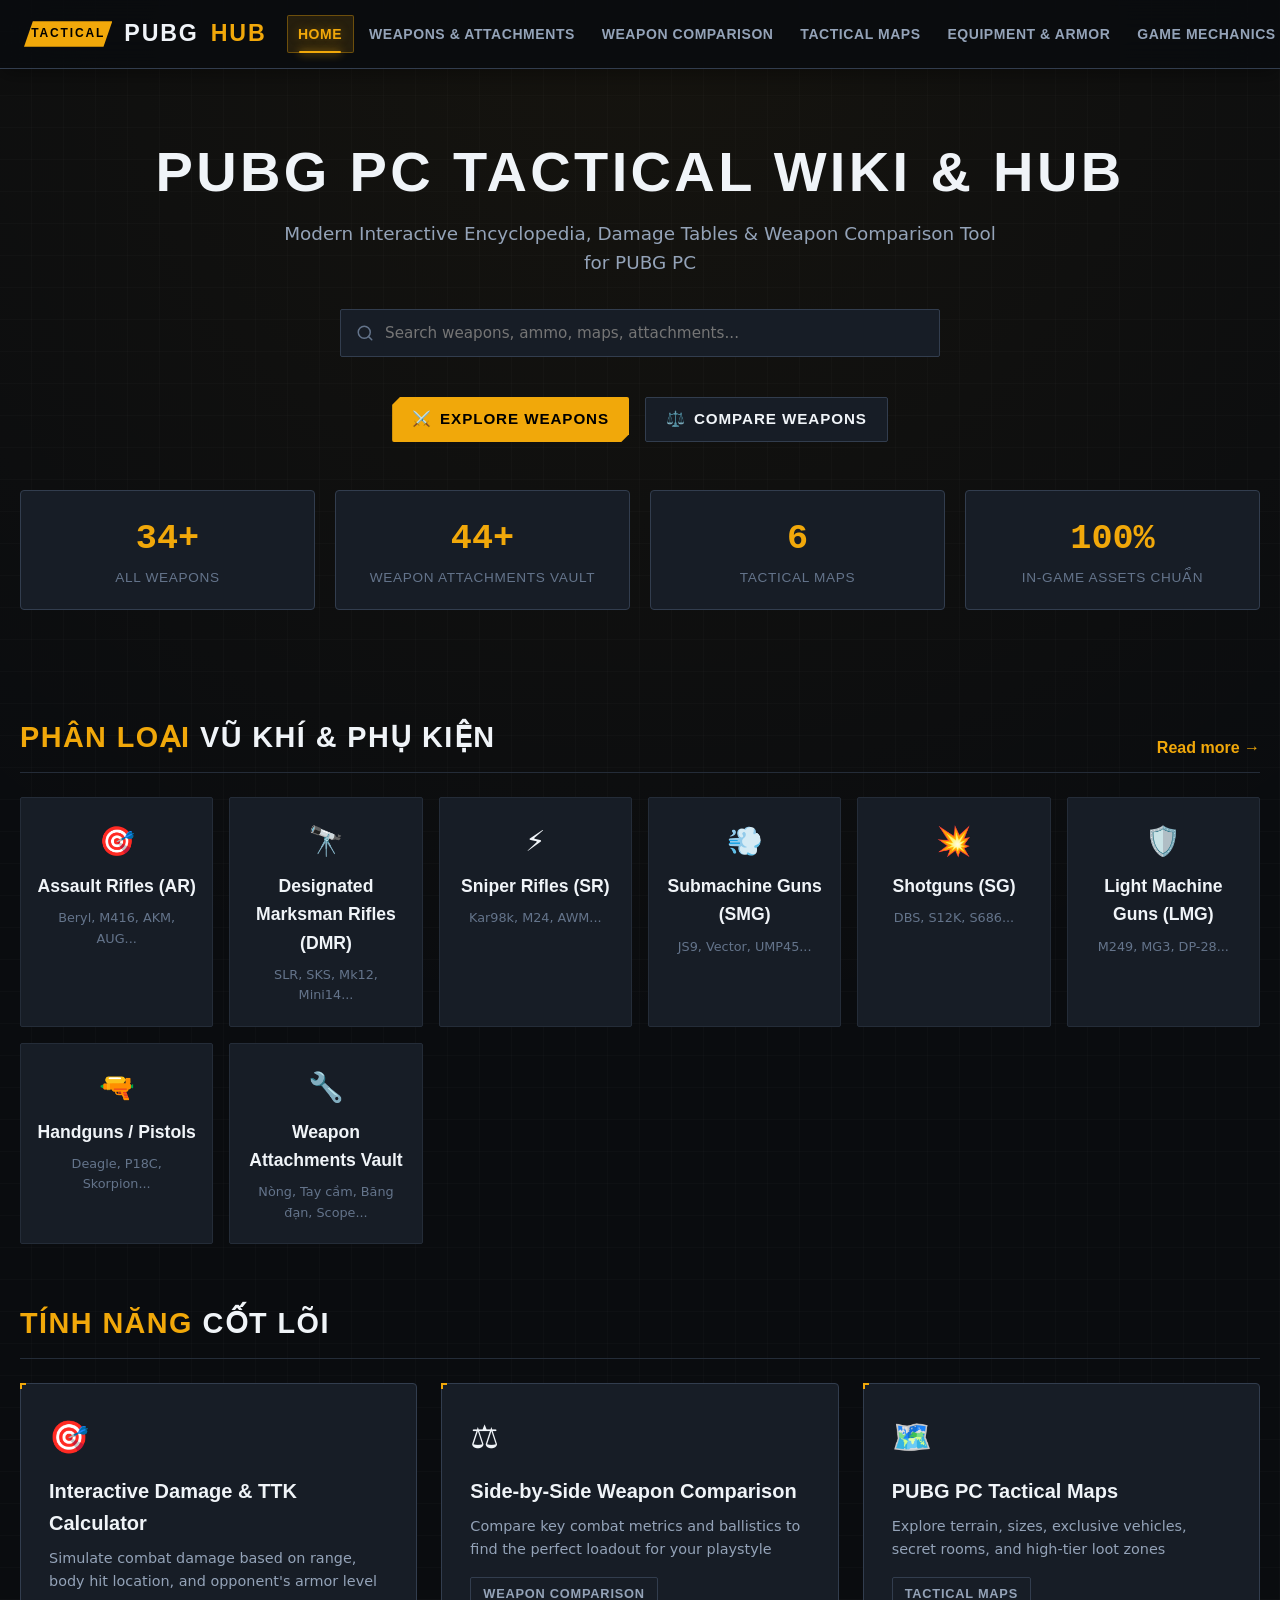
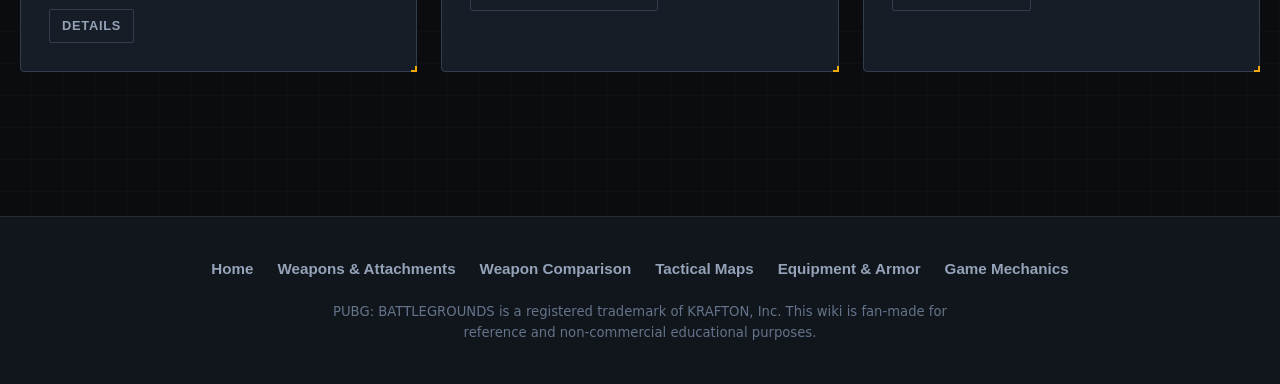
==== commit d87a60c0: "feat(weapons): add handguns, attachments vault system with horizontal in-game assets" ====
--- a/index.html
+++ b/index.html
@@ -318,20 +318,20 @@
       <!-- Quick Numbers -->
       <div class="hero-stats-row">
         <div class="hero-stat-card">
-          <div class="hero-stat-num">24+</div>
+          <div class="hero-stat-num">34+</div>
           <div class="hero-stat-label" data-i18n="categories.all">Vũ khí chi tiết</div>
         </div>
         <div class="hero-stat-card">
-          <div class="hero-stat-num">100%</div>
-          <div class="hero-stat-label">Công thức chuẩn PC</div>
+          <div class="hero-stat-num">44+</div>
+          <div class="hero-stat-label" data-i18n="attachments.title">Phụ kiện vũ khí</div>
         </div>
         <div class="hero-stat-card">
           <div class="hero-stat-num">6</div>
           <div class="hero-stat-label" data-i18n="nav.maps">Bản đồ chiến thuật</div>
         </div>
         <div class="hero-stat-card">
-          <div class="hero-stat-num">0s</div>
-          <div class="hero-stat-label">Không quảng cáo</div>
+          <div class="hero-stat-num">100%</div>
+          <div class="hero-stat-label">In-Game Assets chuẩn</div>
         </div>
       </div>
     </section>
@@ -340,7 +340,7 @@
     <section>
       <div class="section-title-wrap">
         <h2 class="section-title">
-          <span>PHÂN LOẠI</span> VŨ KHÍ
+          <span>PHÂN LOẠI</span> VŨ KHÍ & PHỤ KIỆN
         </h2>
         <a href="weapons.html" style="color: var(--pubg-gold); font-family: var(--font-display); font-weight: 700;">
           <span data-i18n="common.read_more">Xem tất cả</span> &rarr;
@@ -377,6 +377,16 @@
           <span style="font-size: 1.8rem;">🛡️</span>
           <span class="cat-quick-name" data-i18n="categories.lmg">Súng máy (LMG)</span>
           <span style="font-size: 0.8rem; color: var(--text-muted);">M249, MG3, DP-28...</span>
+        </a>
+        <a href="weapons.html?cat=pistol" class="cat-quick-card">
+          <span style="font-size: 1.8rem;">🔫</span>
+          <span class="cat-quick-name" data-i18n="categories.pistol">Súng ngắn (Pistol)</span>
+          <span style="font-size: 0.8rem; color: var(--text-muted);">Deagle, P18C, Skorpion...</span>
+        </a>
+        <a href="weapons.html?view=attachments" class="cat-quick-card">
+          <span style="font-size: 1.8rem;">🔧</span>
+          <span class="cat-quick-name" data-i18n="attachments.title">Kho Phụ Kiện</span>
+          <span style="font-size: 0.8rem; color: var(--text-muted);">Nòng, Tay cầm, Băng đạn, Scope...</span>
         </a>
       </div>
     </section>
--- a/css/weapons.css
+++ b/css/weapons.css
@@ -146,8 +146,26 @@
   z-index: 1;
 }
 
+.weapon-card-img {
+  max-width: 90%;
+  max-height: 95px;
+  width: auto;
+  height: auto;
+  object-fit: contain;
+  filter: drop-shadow(0 4px 12px rgba(0, 0, 0, 0.8));
+  transition: transform var(--transition-normal), filter var(--transition-normal);
+  z-index: 1;
+  pointer-events: none;
+  user-select: none;
+}
+
 .weapon-card:hover .weapon-preview svg {
   transform: scale(1.04);
+}
+
+.weapon-card:hover .weapon-card-img {
+  transform: scale(1.06) translateY(-2px);
+  filter: drop-shadow(0 8px 20px rgba(0, 0, 0, 0.95)) drop-shadow(0 0 12px rgba(241, 168, 10, 0.25));
 }
 
 .weapon-card-stats {
@@ -183,7 +201,7 @@
 }
 
 .detail-visual-box {
-  background: var(--bg-surface);
+  background: linear-gradient(135deg, rgba(255, 255, 255, 0.02) 0%, rgba(15, 19, 25, 0.98) 100%);
   border: 1px solid var(--border-tactical);
   border-radius: var(--radius-sm);
   padding: 1.5rem;
@@ -192,7 +210,42 @@
   align-items: center;
   justify-content: center;
   margin-bottom: 1.25rem;
-  min-height: 180px;
+  min-height: 190px;
+  position: relative;
+  overflow: hidden;
+}
+
+.detail-visual-box::after {
+  content: '';
+  position: absolute;
+  inset: 0;
+  background: 
+    linear-gradient(rgba(241, 168, 10, 0.03) 1px, transparent 1px),
+    linear-gradient(90deg, rgba(241, 168, 10, 0.03) 1px, transparent 1px);
+  background-size: 20px 20px;
+  pointer-events: none;
+}
+
+.modal-weapon-img {
+  max-width: 92%;
+  max-height: 130px;
+  width: auto;
+  height: auto;
+  object-fit: contain;
+  filter: drop-shadow(0 8px 24px rgba(0, 0, 0, 0.85));
+  z-index: 1;
+  transition: transform 0.3s ease;
+  pointer-events: none;
+  user-select: none;
+}
+
+.detail-visual-box:hover .modal-weapon-img {
+  transform: scale(1.04);
+}
+
+.modal-weapon-meta {
+  z-index: 1;
+  text-align: center;
 }
 
 .detail-desc {
@@ -410,3 +463,423 @@
 .damage-matrix-table tr:hover td {
   background: var(--bg-surface-elevated);
 }
+
+
+/* ==========================================================================
+   ATTACHMENTS VAULT & VIEW SWITCHER STYLES
+   ========================================================================== */
+
+/* Main View Switcher Tabs */
+.view-switcher-bar {
+  display: flex;
+  gap: 0.75rem;
+  margin-bottom: 1.5rem;
+  border-bottom: 1px solid var(--border-tactical);
+  padding-bottom: 0.75rem;
+}
+
+.view-tab-btn {
+  background: var(--bg-surface);
+  border: 1px solid var(--border-tactical);
+  color: var(--text-secondary);
+  font-family: var(--font-display);
+  font-size: 0.95rem;
+  font-weight: 700;
+  text-transform: uppercase;
+  letter-spacing: 0.05em;
+  padding: 0.65rem 1.25rem;
+  border-radius: var(--radius-sm);
+  cursor: pointer;
+  display: flex;
+  align-items: center;
+  gap: 0.5rem;
+  transition: var(--transition-fast);
+}
+
+.view-tab-btn:hover {
+  color: var(--text-primary);
+  border-color: var(--pubg-gold);
+  background: var(--bg-surface-elevated);
+}
+
+.view-tab-btn.active {
+  background: rgba(241, 168, 10, 0.12);
+  border-color: var(--pubg-gold);
+  color: var(--pubg-gold);
+  box-shadow: 0 0 12px rgba(241, 168, 10, 0.2);
+}
+
+.view-tab-count {
+  background: var(--bg-primary);
+  border: 1px solid var(--border-subtle);
+  padding: 0.15rem 0.45rem;
+  border-radius: 10px;
+  font-size: 0.75rem;
+  font-family: var(--font-mono);
+  color: var(--text-muted);
+}
+
+.view-tab-btn.active .view-tab-count {
+  border-color: var(--pubg-gold);
+  color: var(--pubg-gold);
+}
+
+/* Attachments Grid */
+.attachments-grid {
+  display: grid;
+  grid-template-columns: repeat(auto-fill, minmax(280px, 1fr));
+  gap: 1.25rem;
+  min-height: 400px;
+}
+
+/* Attachment Card */
+.attachment-card {
+  background: var(--bg-surface);
+  border: 1px solid var(--border-tactical);
+  border-radius: var(--radius-sm);
+  padding: 1.25rem;
+  display: flex;
+  flex-direction: column;
+  justify-content: space-between;
+  transition: var(--transition-normal);
+  position: relative;
+  overflow: hidden;
+  cursor: pointer;
+}
+
+.attachment-card:hover {
+  border-color: var(--pubg-gold);
+  transform: translateY(-3px);
+  box-shadow: 0 10px 24px rgba(0, 0, 0, 0.5), 0 0 14px rgba(241, 168, 10, 0.15);
+}
+
+.attachment-card-top {
+  display: flex;
+  justify-content: space-between;
+  align-items: flex-start;
+  gap: 0.5rem;
+  margin-bottom: 0.75rem;
+}
+
+.attachment-name {
+  font-family: var(--font-display);
+  font-size: 1.15rem;
+  font-weight: 700;
+  color: var(--text-primary);
+  line-height: 1.3;
+}
+
+.attachment-name-vi {
+  font-size: 0.8rem;
+  color: var(--text-muted);
+  margin-top: 0.2rem;
+  display: block;
+}
+
+/* Slot Badges */
+.badge-slot {
+  font-family: var(--font-mono);
+  font-size: 0.7rem;
+  font-weight: 700;
+  text-transform: uppercase;
+  padding: 0.2rem 0.5rem;
+  border-radius: 3px;
+  white-space: nowrap;
+  letter-spacing: 0.05em;
+}
+
+.badge-slot-muzzle {
+  background: rgba(234, 88, 12, 0.15);
+  border: 1px solid rgba(234, 88, 12, 0.5);
+  color: #fb923c;
+}
+
+.badge-slot-grip {
+  background: rgba(14, 165, 233, 0.15);
+  border: 1px solid rgba(14, 165, 233, 0.5);
+  color: #38bdf8;
+}
+
+.badge-slot-magazine {
+  background: rgba(234, 179, 8, 0.15);
+  border: 1px solid rgba(234, 179, 8, 0.5);
+  color: #facc15;
+}
+
+.badge-slot-sight {
+  background: rgba(168, 85, 247, 0.15);
+  border: 1px solid rgba(168, 85, 247, 0.5);
+  color: #c084fc;
+}
+
+.badge-slot-stock {
+  background: rgba(34, 197, 94, 0.15);
+  border: 1px solid rgba(34, 197, 94, 0.5);
+  color: #4ade80;
+}
+
+/* Attachment Preview Box */
+.attachment-preview {
+  height: 100px;
+  display: flex;
+  align-items: center;
+  justify-content: center;
+  background: radial-gradient(circle at center, rgba(255, 255, 255, 0.04) 0%, transparent 70%);
+  margin: 0.5rem 0 1rem 0;
+  padding: 0.5rem;
+  overflow: hidden;
+}
+
+.attachment-preview img {
+  max-width: 100%;
+  max-height: 85px;
+  object-fit: contain;
+  filter: drop-shadow(0 4px 10px rgba(0, 0, 0, 0.6));
+  transition: transform 0.25s ease;
+  transform: rotate(-45deg);
+}
+
+.attachment-preview img[src*="canted-sight"] {
+  transform: rotate(0deg) !important;
+}
+
+.attachment-card:hover .attachment-preview img {
+  transform: rotate(-45deg) scale(1.08);
+}
+
+.attachment-card:hover .attachment-preview img[src*="canted-sight"] {
+  transform: rotate(0deg) scale(1.08) !important;
+}
+
+/* Attachment Effect Tags */
+.attachment-effects-wrap {
+  display: flex;
+  flex-wrap: wrap;
+  gap: 0.4rem;
+  margin-bottom: 0.75rem;
+}
+
+.effect-chip {
+  background: var(--bg-surface-elevated);
+  border: 1px solid var(--border-subtle);
+  border-radius: 3px;
+  padding: 0.2rem 0.45rem;
+  font-family: var(--font-mono);
+  font-size: 0.75rem;
+  color: var(--text-secondary);
+  display: inline-flex;
+  align-items: center;
+  gap: 0.3rem;
+}
+
+.effect-chip.buff {
+  border-color: rgba(34, 197, 94, 0.4);
+  color: #4ade80;
+}
+
+.effect-chip.special {
+  border-color: rgba(241, 168, 10, 0.4);
+  color: var(--pubg-gold);
+}
+
+.attachment-compat-footer {
+  border-top: 1px solid var(--border-subtle);
+  padding-top: 0.65rem;
+  margin-top: 0.5rem;
+  display: flex;
+  align-items: center;
+  justify-content: space-between;
+  font-size: 0.75rem;
+  color: var(--text-muted);
+}
+
+/* Modal Attachment Details */
+.attachment-modal-body {
+  display: grid;
+  grid-template-columns: 280px 1fr;
+  gap: 1.5rem;
+}
+
+@media (max-width: 768px) {
+  .attachment-modal-body {
+    grid-template-columns: 1fr;
+  }
+}
+
+.attachment-modal-imgbox {
+  background: var(--bg-primary);
+  border: 1px solid var(--border-tactical);
+  border-radius: var(--radius-sm);
+  padding: 1.5rem;
+  display: flex;
+  flex-direction: column;
+  align-items: center;
+  justify-content: center;
+  text-align: center;
+}
+
+.attachment-modal-imgbox img {
+  max-width: 100%;
+  max-height: 150px;
+  object-fit: contain;
+  filter: drop-shadow(0 8px 18px rgba(0, 0, 0, 0.7));
+  transform: rotate(-45deg);
+}
+
+.attachment-modal-imgbox img[src*="canted-sight"] {
+  transform: rotate(0deg) !important;
+}
+
+.effects-table {
+  width: 100%;
+  border-collapse: collapse;
+  margin: 0.75rem 0 1.25rem 0;
+  font-size: 0.85rem;
+}
+
+.effects-table th,
+.effects-table td {
+  padding: 0.5rem 0.75rem;
+  border: 1px solid var(--border-subtle);
+  text-align: left;
+}
+
+.effects-table th {
+  background: var(--bg-surface-elevated);
+  font-family: var(--font-display);
+  font-size: 0.75rem;
+  text-transform: uppercase;
+  letter-spacing: 0.05em;
+  color: var(--text-secondary);
+}
+
+.effects-table td {
+  background: var(--bg-surface);
+  font-family: var(--font-mono);
+}
+
+.effects-table td.val-buff {
+  color: #4ade80;
+  font-weight: 700;
+}
+
+/* Pro tip callout */
+.pro-tip-box {
+  background: rgba(241, 168, 10, 0.08);
+  border-left: 3px solid var(--pubg-gold);
+  padding: 0.75rem 1rem;
+  border-radius: 0 var(--radius-sm) var(--radius-sm) 0;
+  margin-bottom: 1.25rem;
+}
+
+.pro-tip-box strong {
+  display: block;
+  font-family: var(--font-display);
+  font-size: 0.85rem;
+  color: var(--pubg-gold);
+  text-transform: uppercase;
+  letter-spacing: 0.05em;
+  margin-bottom: 0.25rem;
+}
+
+.pro-tip-box p {
+  margin: 0;
+  font-size: 0.85rem;
+  color: var(--text-secondary);
+  line-height: 1.4;
+}
+
+/* Guns compatible grid inside modal */
+.compatible-guns-grid {
+  display: grid;
+  grid-template-columns: repeat(auto-fill, minmax(130px, 1fr));
+  gap: 0.6rem;
+  margin-top: 0.5rem;
+  max-height: 200px;
+  overflow-y: auto;
+  padding-right: 0.25rem;
+}
+
+.gun-chip-item {
+  background: var(--bg-surface);
+  border: 1px solid var(--border-subtle);
+  border-radius: 4px;
+  padding: 0.4rem 0.6rem;
+  display: flex;
+  align-items: center;
+  gap: 0.5rem;
+  cursor: pointer;
+  transition: var(--transition-fast);
+}
+
+.gun-chip-item:hover {
+  border-color: var(--pubg-gold);
+  background: var(--bg-surface-elevated);
+  transform: translateY(-1px);
+}
+
+.gun-chip-item img {
+  width: 32px;
+  height: 20px;
+  object-fit: contain;
+}
+
+.gun-chip-item span {
+  font-family: var(--font-display);
+  font-size: 0.75rem;
+  font-weight: 600;
+  color: var(--text-primary);
+  white-space: nowrap;
+  overflow: hidden;
+  text-overflow: ellipsis;
+}
+
+/* In-Weapon Modal Attachments List */
+.weapon-compatible-attachments-list {
+  display: grid;
+  grid-template-columns: repeat(auto-fill, minmax(140px, 1fr));
+  gap: 0.5rem;
+  margin-top: 0.5rem;
+}
+
+.modal-attach-thumb {
+  background: var(--bg-surface);
+  border: 1px solid var(--border-subtle);
+  border-radius: 4px;
+  padding: 0.4rem;
+  display: flex;
+  flex-direction: column;
+  align-items: center;
+  gap: 0.3rem;
+  text-align: center;
+  cursor: pointer;
+  transition: var(--transition-fast);
+}
+
+.modal-attach-thumb:hover {
+  border-color: var(--pubg-gold);
+  background: var(--bg-surface-elevated);
+}
+
+.modal-attach-thumb img {
+  width: 44px;
+  height: 36px;
+  object-fit: contain;
+  transform: rotate(-45deg);
+}
+
+.modal-attach-thumb img[src*="canted-sight"] {
+  transform: rotate(0deg) !important;
+}
+
+.modal-attach-thumb span {
+  font-size: 0.7rem;
+  color: var(--text-secondary);
+  line-height: 1.2;
+}
+
+/* Flare Gun Horizontal Alignment */
+.weapon-preview img[src*="flaregun"],
+.modal-weapon-img[src*="flaregun"] {
+  transform: rotate(40deg);
+}
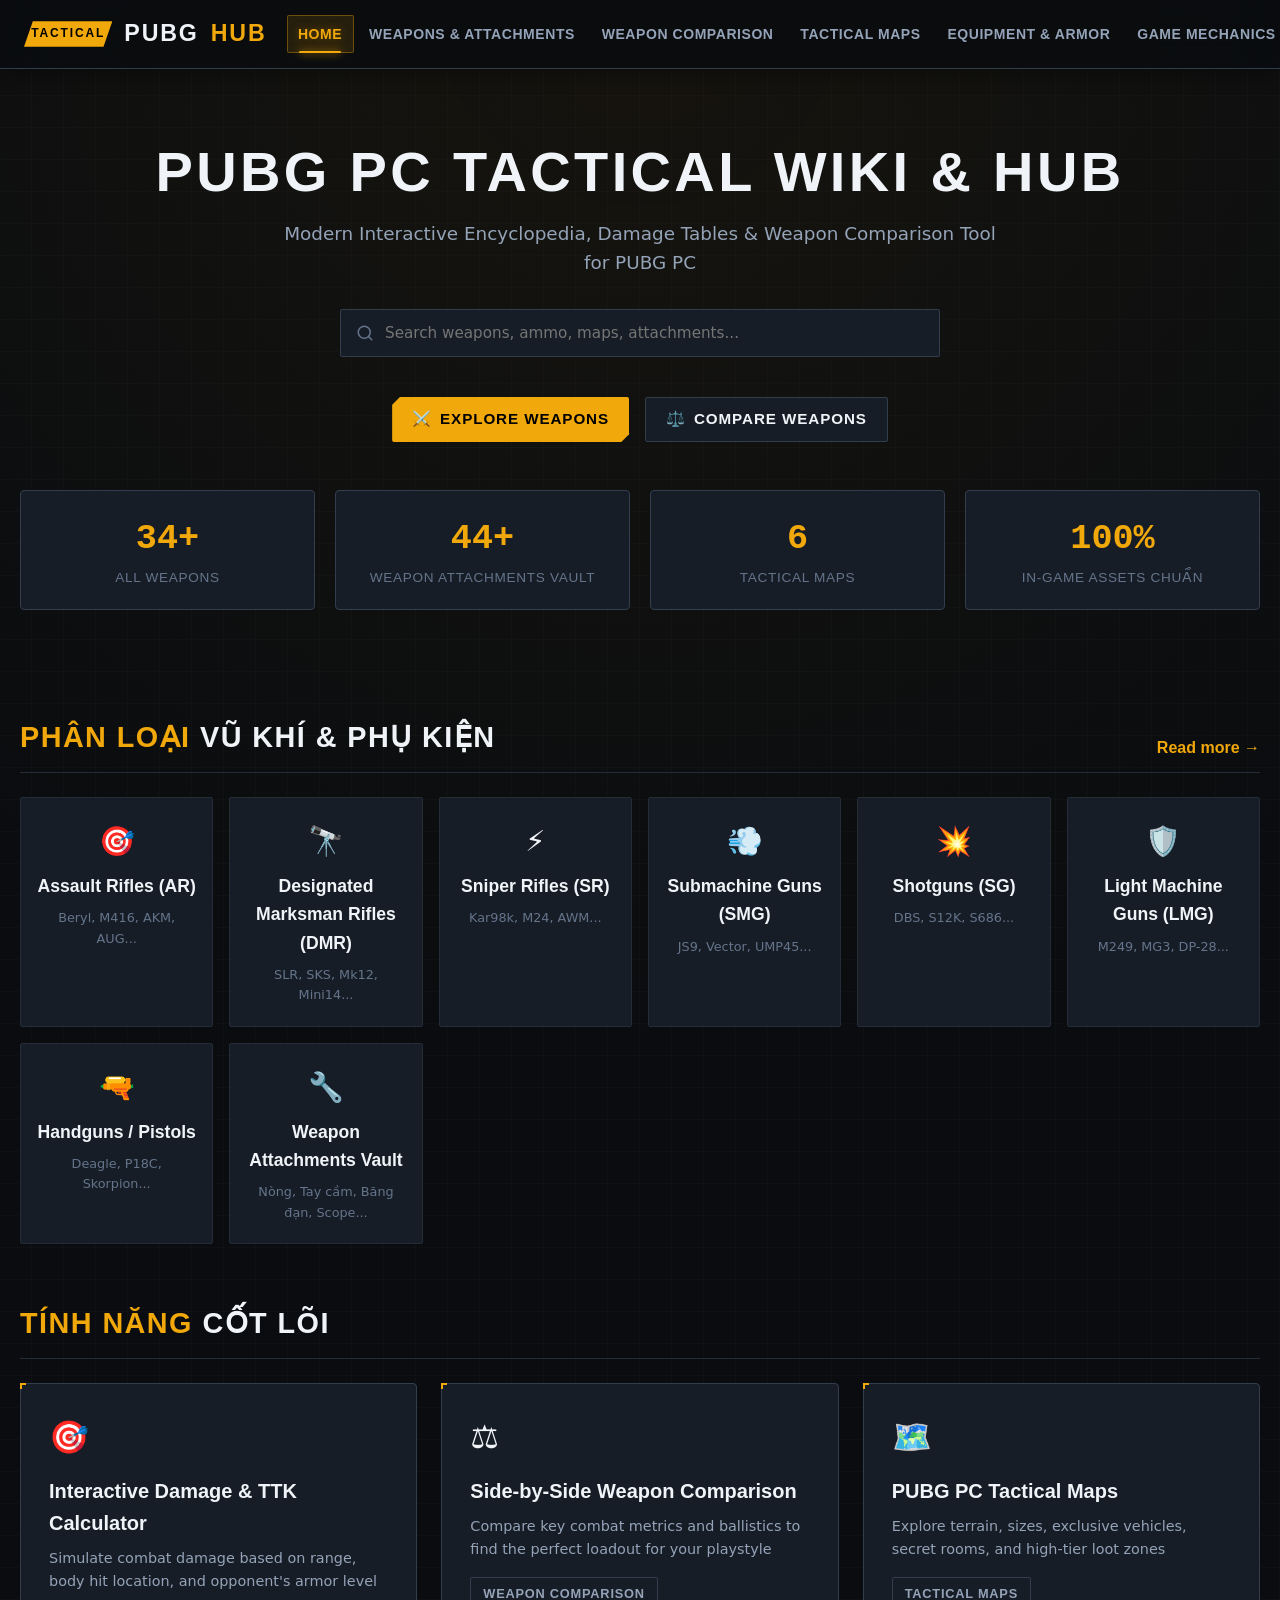
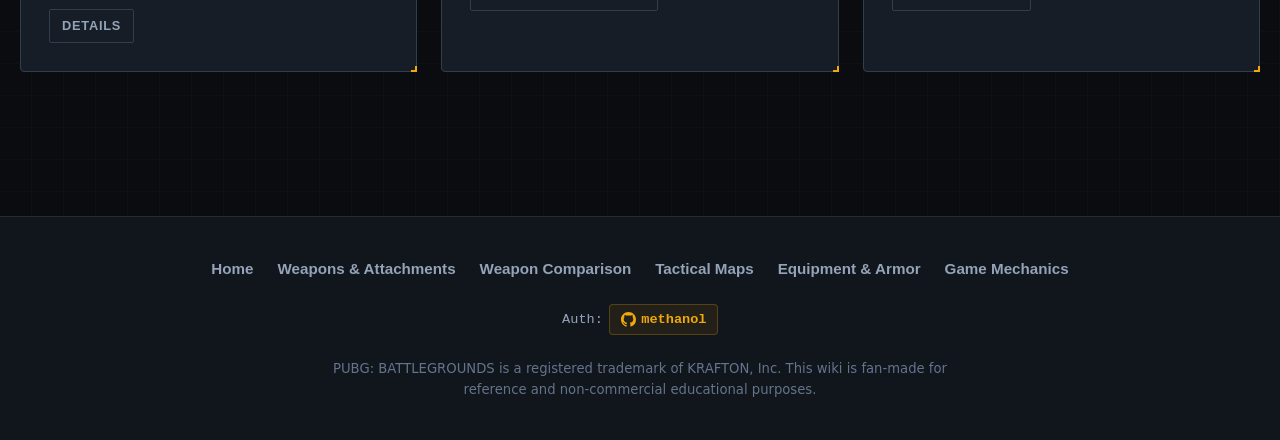
==== commit 3186be6b: "feat: update secret room key locations, enhance map resolution, and add author footer" ====
--- a/index.html
+++ b/index.html
@@ -453,6 +453,14 @@
         <li><a href="equipment.html" data-i18n="nav.equipment">Trang Bị</a></li>
         <li><a href="mechanics.html" data-i18n="nav.mechanics">Cơ Chế</a></li>
       </ul>
+      <p class="footer-author">
+        Auth: <a href="https://github.com/methanol-dev" target="_blank" rel="noopener noreferrer" class="footer-author-link" title="GitHub: methanol-dev">
+          <svg class="github-icon" viewBox="0 0 24 24" width="15" height="15" fill="currentColor">
+            <path d="M12 0C5.37 0 0 5.37 0 12c0 5.31 3.435 9.795 8.205 11.385.6.105.825-.255.825-.57 0-.285-.015-1.23-.015-2.235-3.015.555-3.795-.735-4.035-1.41-.135-.345-.72-1.41-1.23-1.695-.42-.225-1.02-.78-.015-.795.945-.015 1.62.87 1.845 1.23 1.08 1.815 2.805 1.305 3.495.99.105-.78.42-1.305.765-1.605-2.67-.3-5.46-1.335-5.46-5.925 0-1.305.465-2.385 1.23-3.225-.12-.3-.54-1.53.12-3.18 0 0 1.005-.315 3.3 1.23.96-.27 1.98-.405 3-.405s2.04.135 3 .405c2.295-1.56 3.3-1.23 3.3-1.23.66 1.65.24 2.88.12 3.18.765.84 1.23 1.905 1.23 3.225 0 4.605-2.805 5.625-5.475 5.925.435.375.81 1.095.81 2.22 0 1.605-.015 2.895-.015 3.3 0 .315.225.69.825.57A12.02 12.02 0 0024 12c0-6.63-5.37-12-12-12z"/>
+          </svg>
+          methanol
+        </a>
+      </p>
       <p class="footer-disclaimer" data-i18n="site.footer_text">
         PUBG: BATTLEGROUNDS là thương hiệu đã đăng ký của KRAFTON, Inc. Trang web này được xây dựng bởi cộng đồng vì mục đích tham khảo và phi thương mại.
       </p>
--- a/css/main.css
+++ b/css/main.css
@@ -412,6 +412,43 @@
   color: var(--pubg-gold);
 }
 
+.footer-author {
+  font-family: var(--font-mono);
+  font-size: 0.85rem;
+  color: var(--text-secondary);
+  display: flex;
+  align-items: center;
+  gap: 0.4rem;
+  justify-content: center;
+  margin: 0.2rem 0;
+}
+
+.footer-author-link {
+  display: inline-flex;
+  align-items: center;
+  gap: 0.35rem;
+  color: var(--pubg-gold);
+  font-weight: 600;
+  text-decoration: none;
+  padding: 0.2rem 0.65rem;
+  border-radius: 4px;
+  background: rgba(241, 168, 10, 0.08);
+  border: 1px solid rgba(241, 168, 10, 0.25);
+  transition: all var(--transition-fast);
+}
+
+.footer-author-link:hover {
+  background: var(--pubg-gold);
+  color: #000;
+  border-color: var(--pubg-gold);
+  box-shadow: 0 0 12px rgba(241, 168, 10, 0.35);
+}
+
+.footer-author-link .github-icon {
+  fill: currentColor;
+  flex-shrink: 0;
+}
+
 .footer-disclaimer {
   font-size: 0.825rem;
   color: var(--text-muted);
--- a/css/weapons.css
+++ b/css/weapons.css
@@ -636,15 +636,66 @@
   object-fit: contain;
   filter: drop-shadow(0 4px 10px rgba(0, 0, 0, 0.6));
   transition: transform 0.25s ease;
-  transform: rotate(-45deg);
-}
-
+  transform: rotate(-45deg); /* Default for grips and magazines (dọc) */
+}
+
+/* Nòng súng (Muzzle) - Nằm ngang (Horizontal) */
+.attachment-card[data-slot="muzzle"] .attachment-preview img,
+.attachment-preview img[src*="compensator"],
+.attachment-preview img[src*="flash-hider"],
+.attachment-preview img[src*="suppressor"],
+.attachment-preview img[src*="choke"],
+.attachment-preview img[src*="duckbill"] {
+  transform: rotate(45deg);
+}
+
+/* Ống ngắm (Sight / Scope) - Nằm ngang (Horizontal) */
+.attachment-card[data-slot="sight"] .attachment-preview img,
+.attachment-preview img[src*="red-dot"],
+.attachment-preview img[src*="holo-sight"],
+.attachment-preview img[src*="scope-"] {
+  transform: rotate(35deg);
+}
+
+/* Báng súng (Stock) - Nằm ngang (Horizontal) */
+.attachment-card[data-slot="stock"] .attachment-preview img,
+.attachment-preview img[src*="stock"],
+.attachment-preview img[src*="cheek-pad"],
+.attachment-preview img[src*="bullet-loops"] {
+  transform: rotate(35deg);
+}
+
+/* Riêng Canted Sight có chân ngàm nằm ngang sẵn ở 0deg */
 .attachment-preview img[src*="canted-sight"] {
   transform: rotate(0deg) !important;
 }
 
+/* Hover effects */
 .attachment-card:hover .attachment-preview img {
   transform: rotate(-45deg) scale(1.08);
+}
+
+.attachment-card[data-slot="muzzle"]:hover .attachment-preview img,
+.attachment-card:hover .attachment-preview img[src*="compensator"],
+.attachment-card:hover .attachment-preview img[src*="flash-hider"],
+.attachment-card:hover .attachment-preview img[src*="suppressor"],
+.attachment-card:hover .attachment-preview img[src*="choke"],
+.attachment-card:hover .attachment-preview img[src*="duckbill"] {
+  transform: rotate(45deg) scale(1.08);
+}
+
+.attachment-card[data-slot="sight"]:hover .attachment-preview img,
+.attachment-card:hover .attachment-preview img[src*="red-dot"],
+.attachment-card:hover .attachment-preview img[src*="holo-sight"],
+.attachment-card:hover .attachment-preview img[src*="scope-"] {
+  transform: rotate(35deg) scale(1.08);
+}
+
+.attachment-card[data-slot="stock"]:hover .attachment-preview img,
+.attachment-card:hover .attachment-preview img[src*="stock"],
+.attachment-card:hover .attachment-preview img[src*="cheek-pad"],
+.attachment-card:hover .attachment-preview img[src*="bullet-loops"] {
+  transform: rotate(35deg) scale(1.08);
 }
 
 .attachment-card:hover .attachment-preview img[src*="canted-sight"] {
@@ -723,7 +774,30 @@
   max-height: 150px;
   object-fit: contain;
   filter: drop-shadow(0 8px 18px rgba(0, 0, 0, 0.7));
-  transform: rotate(-45deg);
+  transform: rotate(-45deg); /* Default for grips and magazines */
+}
+
+.attachment-modal-imgbox[data-slot="muzzle"] img,
+.attachment-modal-imgbox img[src*="compensator"],
+.attachment-modal-imgbox img[src*="flash-hider"],
+.attachment-modal-imgbox img[src*="suppressor"],
+.attachment-modal-imgbox img[src*="choke"],
+.attachment-modal-imgbox img[src*="duckbill"] {
+  transform: rotate(45deg);
+}
+
+.attachment-modal-imgbox[data-slot="sight"] img,
+.attachment-modal-imgbox img[src*="red-dot"],
+.attachment-modal-imgbox img[src*="holo-sight"],
+.attachment-modal-imgbox img[src*="scope-"] {
+  transform: rotate(35deg);
+}
+
+.attachment-modal-imgbox[data-slot="stock"] img,
+.attachment-modal-imgbox img[src*="stock"],
+.attachment-modal-imgbox img[src*="cheek-pad"],
+.attachment-modal-imgbox img[src*="bullet-loops"] {
+  transform: rotate(35deg);
 }
 
 .attachment-modal-imgbox img[src*="canted-sight"] {
@@ -865,7 +939,30 @@
   width: 44px;
   height: 36px;
   object-fit: contain;
-  transform: rotate(-45deg);
+  transform: rotate(-45deg); /* Default for grips and magazines */
+}
+
+.modal-attach-thumb[data-slot="muzzle"] img,
+.modal-attach-thumb img[src*="compensator"],
+.modal-attach-thumb img[src*="flash-hider"],
+.modal-attach-thumb img[src*="suppressor"],
+.modal-attach-thumb img[src*="choke"],
+.modal-attach-thumb img[src*="duckbill"] {
+  transform: rotate(45deg);
+}
+
+.modal-attach-thumb[data-slot="sight"] img,
+.modal-attach-thumb img[src*="red-dot"],
+.modal-attach-thumb img[src*="holo-sight"],
+.modal-attach-thumb img[src*="scope-"] {
+  transform: rotate(35deg);
+}
+
+.modal-attach-thumb[data-slot="stock"] img,
+.modal-attach-thumb img[src*="stock"],
+.modal-attach-thumb img[src*="cheek-pad"],
+.modal-attach-thumb img[src*="bullet-loops"] {
+  transform: rotate(35deg);
 }
 
 .modal-attach-thumb img[src*="canted-sight"] {
